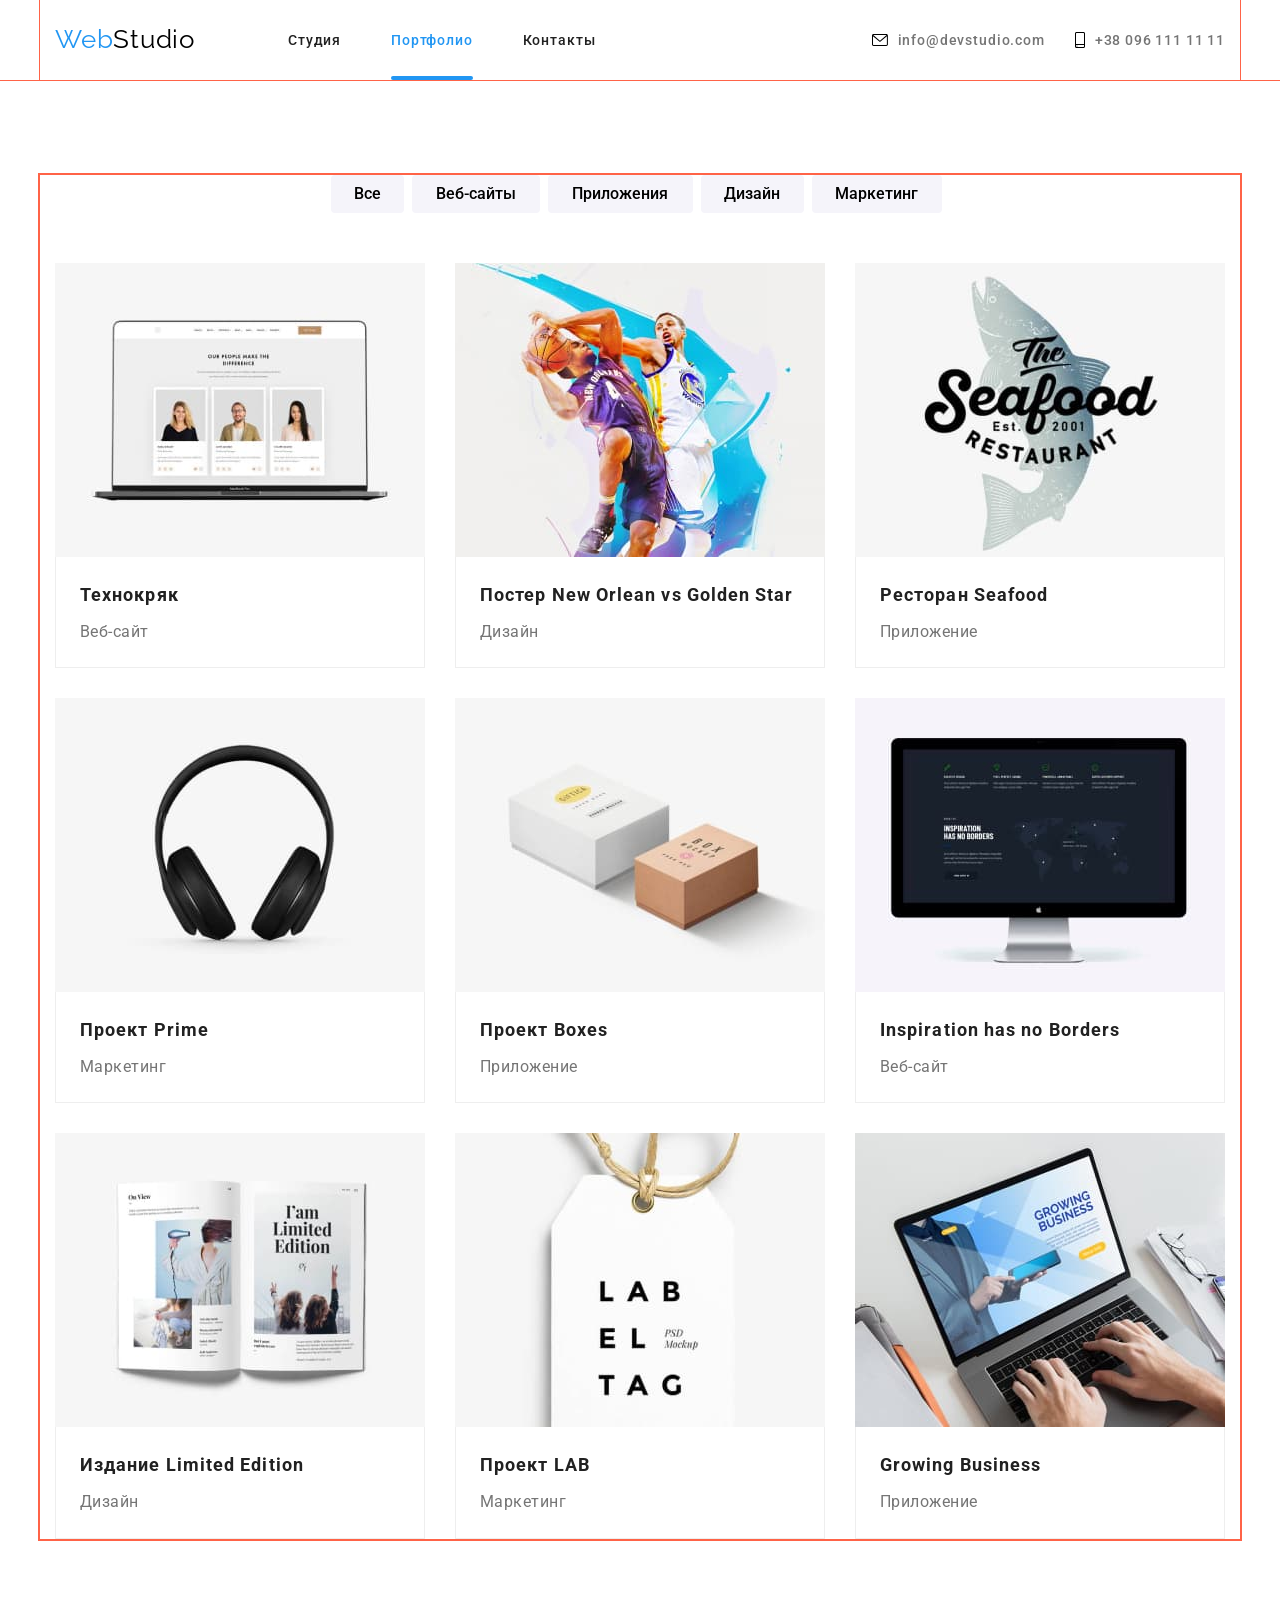
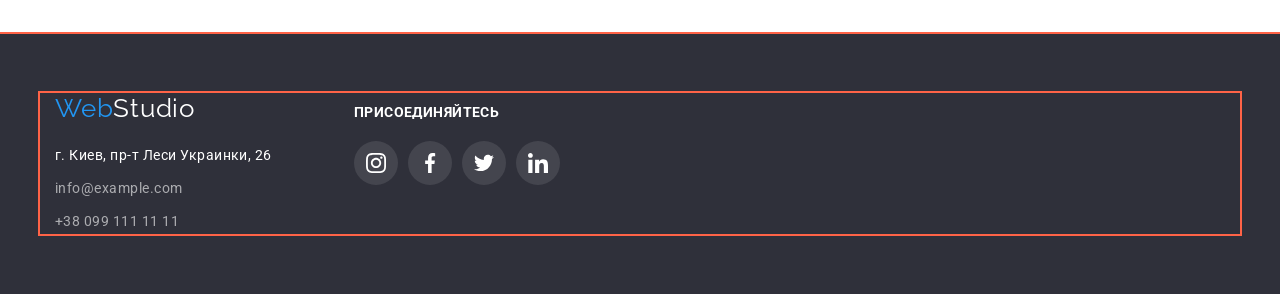
==== portfolio.html @ ceb1b6be "Create HW6" ====
<!DOCTYPE html>
<html lang="ru">
<head>
    <meta charset="UTF-8">
    <meta http-equiv="X-UA-Compatible" content="IE=edge">
    <meta name="viewport" content="width=device-width, initial-scale=1.0">
    <title>Портфолио</title>
    <link rel="stylesheet" href="https://cdnjs.cloudflare.com/ajax/libs/modern-normalize/1.1.0/modern-normalize.min.css" integrity="sha512-wpPYUAdjBVSE4KJnH1VR1HeZfpl1ub8YT/NKx4PuQ5NmX2tKuGu6U/JRp5y+Y8XG2tV+wKQpNHVUX03MfMFn9Q==" crossorigin="anonymous" referrerpolicy="no-referrer" />
    <link rel="preconnect" href="https://fonts.googleapis.com">
    <link rel="preconnect" href="https://fonts.gstatic.com" crossorigin>
    <link href="https://fonts.googleapis.com/css2?family=Raleway:ital,wght@0,700;1,700&family=Roboto:ital,wght@0,400;0,500;0,700;0,900;1,400;1,500;1,700;1,900&display=swap" rel="stylesheet">
    <link rel="stylesheet" href="./css/styles.css">
</head>
<body>
    <!-- шапка сайта -->
    <header class="header header-border">
        <div class="container container-pf">
            <a href="./index.html" class="logo"><span class="logo-blue">Web</span><span class="logo-black">Studio</span></a>
            <nav class="block-nav">
                <ul class="site-nav">
                    <li><a href="./index.html" class="link studiya">Студия</a></li>
                    <li class="link-pf-main"><a href="./portfolio.html" class="link portfolio second portfolio-head">Портфолио</a></li>
                    <li><a href="#" class="link contacts">Контакты</a></li>
                </ul>
            </nav>
            <ul class="mail-tel">
                <li class="link-mail">
                    <a href="mailto:info@devstudio.com" class="link mail"><svg width="16px" height="12px" class="link-evenlope">
                            <use href="./images/svg/sprite.svg#icon-envelope"></use>
                        </svg>info@devstudio.com</a>
                </li>
                <li class="link-tel">
                    <a href="tel:+380961111111" class="link tel"><svg width="10px" height="16px" class="link-smartphone">
                            <use href="./images/svg/sprite.svg#icon-smartphone"></use>
                        </svg>+38 096 111 11 11</a>
                </li>
            </ul>
        </div>
    </header>
    <main>
        <section class="main-portfolio">
            <div class="container">
                <h1 class="visually-hidden">Портфолио</h1>
                <ul class="ul-button">
                    <li class="pf-li-but-all"><button type="button" class="button-portfolio-all button-portfolio">Все</button></li>
                    <li class="pf-li-but-ws"><button type="button" class="button-portfolio-websites button-portfolio">Веб-сайты</button></li>
                    <li class="pf-li-but-apps"><button type="button" class="button-portfolio-apps button-portfolio">Приложения</button></li>
                    <li class="pf-li-but-des"><button type="button" class="button-portfolio-design button-portfolio">Дизайн</button></li>
                    <li class="pf-li-but-mark"><button type="button" class="button-portfolio-marketing button-portfolio">Маркетинг</button></li>
                </ul>
                <div class="portfolio-link-main">
                    <ul class="ul-portfolio">
                        <li class="li-pf-img">
                            <a href="#" target="_blank" class="link-pf">
                                <div class="pf-main-foto">
                                    <img src="./images/portfolio-jpg-sguoosh/img-6.jpg" alt="3 человека на экране" width="370" class="img-pf">
                                    <p class="portf-text-resurse">Ресурс предлагает комплексные предложения с разным уровнем функционала и сервисов. Все это позволит посетителю получить исчерпывающие сведения  о компании или частном лице.</p>
                                </div>
                                <div class="title-fhoto-pf">
                                    <h2 class="title-img">Технокряк</h2>
                                    <p class="p-portfolio">Веб-сайт</p>
                                </div>
                            </a>
                        </li>
                        <li class="li-pf-img">
                            <a href="#" target="_blank" class="link-pf">
                                <div class="pf-main-foto">
                                    <img src="./images/portfolio-jpg-sguoosh/img-7.jpg" alt="Баскетбол" width="370" class="img-pf">
                                    <p class="portf-text-resurse">Ресурс предлагает комплексные предложения с разным уровнем функционала и сервисов. Все это
                                        позволит посетителю получить исчерпывающие сведения  о компании или частном лице.</p>
                                </div>
                                <div class="title-fhoto-pf">
                                    <h2 class="title-img">Постер New Orlean vs Golden Star</h2>
                                    <p class="p-portfolio">Дизайн</p>
                                </div>
                            </a>
                        </li>
                        <li class="li-pf-img">
                            <a href="#" target="_blank" class="link-pf">
                                <div class="pf-main-foto">
                                    <img src="./images/portfolio-jpg-sguoosh/img-8.jpg" alt="Ресторан морской еды" width="370" class="img-pf">
                                    <p class="portf-text-resurse">Ресурс предлагает комплексные предложения с разным уровнем функционала и сервисов. Все это
                                        позволит посетителю получить исчерпывающие сведения  о компании или частном лице.</p>
                                </div>
                                <div class="title-fhoto-pf">
                                    <h2 class="title-img">Ресторан Seafood</h2>
                                    <p class="p-portfolio">Приложение</p>
                                </div>
                            </a>
                        </li>
                        <li class="li-pf-img">
                            <a href="#" target="_blank" class="link-pf">
                                <div class="pf-main-foto">
                                    <img src="./images/portfolio-jpg-sguoosh/img-9.jpg" alt="наушники" width="370" class="img-pf">
                                    <p class="portf-text-resurse">Ресурс предлагает комплексные предложения с разным уровнем функционала и сервисов. Все это
                                        позволит посетителю получить исчерпывающие сведения  о компании или частном лице.</p>
                                </div>
                                <div class="title-fhoto-pf">
                                    <h2 class="title-img">Проект Prime</h2>
                                    <p class="p-portfolio">Маркетинг</p>
                                </div>
                            </a>
                        </li>
                        <li class="li-pf-img">
                            <a href="#" target="_blank" class="link-pf">
                                <div class="pf-main-foto">
                                    <img src="./images/portfolio-jpg-sguoosh/img-10.jpg" alt="2 коробки" width="370" class="img-pf">
                                    <p class="portf-text-resurse">Ресурс предлагает комплексные предложения с разным уровнем функционала и сервисов. Все это
                                        позволит посетителю получить исчерпывающие сведения  о компании или частном лице.</p>
                                </div>
                                <div class="title-fhoto-pf">
                                    <h2 class="title-img">Проект Boxes</h2>
                                    <p class="p-portfolio">Приложение</p>
                                </div>
                            </a>
                        </li>
                        <li class="li-pf-img">
                            <a href="#" target="_blank" class="link-pf">
                                <div class="pf-main-foto">
                                    <img src="./images/portfolio-jpg-sguoosh/img-11.jpg" alt="IMac" width="370" class="img-pf">
                                    <p class="portf-text-resurse">Ресурс предлагает комплексные предложения с разным уровнем функционала и сервисов. Все это
                                        позволит посетителю получить исчерпывающие сведения  о компании или частном лице.</p>
                                </div>
                                <div class="title-fhoto-pf">
                                    <h2 class="title-img">Inspiration has no Borders</h2>
                                    <p class="p-portfolio">Веб-сайт</p>
                                </div>
                            </a>
                        </li>
                        <li class="li-pf-img">
                            <a href="#" target="_blank" class="link-pf">
                                <div class="pf-main-foto">
                                    <img src="./images/portfolio-jpg-sguoosh/img-12.jpg" alt="book" width="370" class="img-pf">
                                    <p class="portf-text-resurse">Ресурс предлагает комплексные предложения с разным уровнем функционала и сервисов. Все это
                                        позволит посетителю получить исчерпывающие сведения  о компании или частном лице.</p>
                                </div>
                                <div class="title-fhoto-pf">
                                    <h2 class="title-img">Издание Limited Edition</h2>
                                    <p class="p-portfolio">Дизайн</p>
                                </div>
                            </a>
                        </li>
                        <li class="li-pf-img">
                            <a href="#" target="_blank" class="link-pf">
                                <div class="pf-main-foto">
                                    <img src="./images/portfolio-jpg-sguoosh/img-13.jpg" alt="этикетка" width="370" class="img-pf">
                                    <p class="portf-text-resurse">Ресурс предлагает комплексные предложения с разным уровнем функционала и сервисов. Все это
                                        позволит посетителю получить исчерпывающие сведения  о компании или частном лице.</p>
                                </div>
                                <div class="title-fhoto-pf">
                                    <h2 class="title-img">Проект LAB</h2>
                                    <p class="p-portfolio">Маркетинг</p>
                                </div>
                            </a>
                        </li>
                        <li class="li-pf-img">
                            <a href="#" target="_blank" class="link-pf">
                                <div class="pf-main-foto">
                                    <img src="./images/portfolio-jpg-sguoosh/img-14.jpg" alt="макбук и 2 руки" width="370" class="img-pf">
                                    <p class="portf-text-resurse">Ресурс предлагает комплексные предложения с разным уровнем функционала и сервисов. Все это
                                        позволит посетителю получить исчерпывающие сведения  о компании или частном лице.</p>
                                </div>
                                <div class="title-fhoto-pf">
                                    <h2 class="title-img">Growing Business</h2>
                                    <p class="p-portfolio">Приложение</p>
                                </div>
                            </a>
                        </li>
                    </ul>
                </div>
            </div>
        </section>
    </main>
    <!-- контакты поддержки -->
    <footer class="footer">
        <div class="container footer-container">
            <div class="footer-logo-adress">
                <a href="./index.html" class="logo"><span class="logo-blue">Web</span><span
                        class="logo-white">Studio</span></a>
                <address>
                    <ul class="address">
                        <li><a href="https://goo.gl/maps/CPtrU1FHBa2aNyZL9" target="_blank" rel="noopener noreferrer"
                                class="location"> г. Киев, пр-т Леси Украинки, 26</a></li>
                        <li class="mail-footer-li"><a href="mailto:info@example.com" class="mail-footer">info@example.com
                            </a></li>
                        <li><a href="tel:+380991111111" class="tel-nom">+38 099 111 11 11</a></li>
                    </ul>
                </address>
            </div>
            <div class="footer-connent-networks">
                <h3 class="conect">Присоединяйтесь</h3>
                <ul class="team-soc-net-footer">
                    <li class="footer-li-link">
                        <a class="soc-link-footer" href="#" rel="noopener noreferrer nofollow">
                            <svg width="20px" height="20px" class="link-insta">
                                <use href="./images/svg/sprite.svg#icon-instagram"></use>
                            </svg>
                        </a>
                    </li>
                    <li class="footer-li-link"><a class="soc-link-footer" href="#" rel="noopener noreferrer nofollow">
                            <svg width="20px" height="20px" class="link-fb">
                                <use href="./images/svg/sprite.svg#icon-facebook"></use>
                            </svg>
                        </a>
                    </li>
                    <li class="footer-li-link"><a class="soc-link-footer" href="#" rel="noopener noreferrer nofollow">
                            <svg width="20px" height="20px" class="link-tw">
                                <use href="./images/svg/sprite.svg#icon-twitter"></use>
                            </svg>
                        </a>
                    </li>
                    <li class="footer-li-link"><a class="soc-link-footer" href="#" rel="noopener noreferrer nofollow">
                            <svg width="20px" height="20px" class="link-in">
                                <use href="./images/svg/sprite.svg#icon-linkedin"></use>
                            </svg>
                        </a>
                    </li>
                </ul>
            </div>
        </div>
    </footer>
</body>
</html>
---- css/styles.css ----
html {
    box-sizing: border-box;
}

*,
*::before,
*::after {
    box-sizing: inherit;
}

body {
    margin: 0;
    
    background-color: var(--font-сolor-white);
    color: var(--font-сolor-black-p);
    font-family: Roboto, sans-serif;
    letter-spacing: var(--letter-spacing-m)

    /* font-family: 'Raleway', sans-serif; */
}

ul, ol {
    list-style: none;
    padding: 0;
    margin: 0;
}

a {
    text-decoration: none;
    color: currentColor;
}

address {
    
}

button {
    font-family: inherit;
    cursor: pointer;
}

h1,
h2,
h3,
h4,
h5,
h6,
p {
    margin: 0;
}

img {
    display: block;
    max-width: 100%;
    height: auto;
}

button {
    cursor: pointer;
}

.visually-hidden {
    position: absolute;
    white-space: nowrap;
    width: 1px;
    height: 1px;
    overflow: hidden;
    border: 0;
    padding: 0;
    clip: rect(0 0 0 0);
    clip-path: inset(50%);
    margin: -1px;
}

:root {
    --background-button-main: #188CE8;
    --background-color-white: #FFFFFF;
    --background-color-black: #2F303A;
    --background-color-grey: #F5F4FA;
    --background-color-blue: #2196F3;
    --font-сolor-blue: #2196F3;
    --font-сolor-black-logo: #000000;
    --font-сolor-white: #FFFFFF;
    --font-сolor-black-p: #757575;
    --font-сolor-black-other: #212121;
    --font-color-border: #ECECEC;
    --font-color-footer-mail-tel: rgba(255, 255, 255, 0.6);
    --letter-spacing-s: 0.02em;
    --letter-spacing-m: 0.03em;
    --letter-spacing-l: 0.06em;
}

.button-main {
    text-align: center;
    margin-top: 30px;
    padding: 10px 32px;
    display: inline-block;
    border: none;
    box-shadow: 0px 4px 4px rgba(0, 0, 0, 0.15);
    border-radius: 4px;

    background: var(--background-color-blue);
    color: var(--font-сolor-white);
    font-weight: 700;
    font-size: 16px;
    line-height: 1.88;
    min-width: 200px;
    letter-spacing: var(--letter-spacing-l);
}

.button-main:hover,
.button-main:focus {
    box-shadow: 0px 4px 4px rgba(0, 0, 0, 0.15);
    border-radius: 4px;
    
    background: var(--background-button-main);
    transition: 250ms cubic-bezier(0.4, 0, 0.2, 1);
}
    

.container {
    margin-left: auto;
    margin-right: auto;

    width: 1200px;
    padding-left: 15px;
    padding-right: 15px;
    outline: 2px solid tomato;
}

/*---------- Header-------------- */

.header > .container {
    outline: 1px solid tomato;

    display: flex;
    align-items: center;
    height: 80px;
}

.header-border {
    border-bottom: 1px solid var(--font-color-border);
}

/* ---------Logo------------ */

.logo {
    font-size: 26px;
    line-height: 1.2;
    padding-top: 24px;
    padding-bottom: 25px;
}

.logo-blue {
    color: var(--font-сolor-blue);
    font-family: Raleway, sans-serif;
    letter-spacing: var(--letter-spacing-m);
}

.logo-black {
    color: var(--font-сolor-black-logo);
    font-family: Raleway, sans-serif;
    letter-spacing: var(--letter-spacing-m);
}

.logo-white {
    color: var(--font-сolor-white);
    font-family: Raleway, sans-serif;
    letter-spacing: var(--letter-spacing-m);
}



.header-relative {
    position: relative;
}

.header-relative::after {
    content: "";
    position: absolute;
    width: 100%;
    height: 4px;

    display: block;

    background: var(--background-color-blue);
    border-radius: 2px;

    margin-top: 28px;
}


.second.portfolio-head {
    position: relative;
}


.second.portfolio-head::after {
    content: "";
    position: absolute;
    width: 100%;
    height: 4px;
        
    display: block;
        
    background: var(--background-color-blue);
    border-radius: 2px;
        
    margin-top: 28px;
}



/*------ Nav ---------*/

.block-nav {
    margin-left: 93px;
}

.site-nav .link {
    color: var(--font-сolor-black-other);
    padding-top: 32px;
    padding-bottom: 32px;
    transition: 250ms cubic-bezier(0.4, 0, 0.2, 1);
}
.site-nav .link:hover, 
.site-nav .link:focus {
    color: var(--font-сolor-blue);
    
}

.link.studiya.first {
    color: var(--font-сolor-blue);
}

.site-nav, .mail-tel {
    padding: 0;
    margin: 0;
    display: flex;
    justify-content: center;
    align-items: center;
}

.studiya, .portfolio, .contacts, .mail, .tel {
    font-weight: 500;
    font-size: 14px;
    line-height: 1.15;
    letter-spacing: var(--letter-spacing-l);
}

.mail-tel .link {
    color: var(--font-сolor-black-p);
}

.link-tel {
    margin-left: 30px;
    padding-bottom: 32px;
    padding-top: 32px;
}

.link-mail {
    padding-bottom: 32px;
    padding-top: 32px;
}

.mail-tel {
    margin-left: auto;
}

.link.mail, .link.tel {
    display: flex;
    align-items: center;
    transition: 250ms cubic-bezier(0.4, 0, 0.2, 1);
}

.link.mail:hover,
.link.mail:focus,
.link.tel:hover,
.link.tel:focus {
color: var(--background-button-main);

}

.link.mail:hover .link-evenlope,
.link.mail:focus .link-evenlope,
.link.tel:hover .link-smartphone,
.link.tel:focus .link-smartphone {
fill: var(--background-button-main);

}

.link-evenlope,
.link-smartphone {
    margin-right: 10px;
    display: block;
    transition: 250ms cubic-bezier(0.4, 0, 0.2, 1);
}








.link-pf-main {
    display: flex;
    align-items: center;
    margin-left: 50px;
    margin-right: 50px;
}

/* ------------MAIN--------------- */

/* Блок Заголовок */

.block-title {
    text-align: center;
    padding-top: 200px;
    padding-bottom: 200px;
    margin-left: auto;
    margin-right: auto;

    background-color: var(--background-color-black);
    background-image: linear-gradient(to right, rgba(47, 48, 58, 0.4), rgba(47, 48, 58, 0.4)), url(../images/main-jpg-squoosh/Img-6-2.jpg);
    max-width: 1600px;
    min-height: 600px;
    background-position: center;
    background-repeat: no-repeat;

    outline: 1px solid tomato;
}

.hero {
    max-width: 696px;
    color: var(--font-сolor-white);
    font-weight: 900;
    font-size: 44px;
    line-height: 1.36;
    letter-spacing: var(--letter-spacing-l);

    margin: 0 auto;

}


/* -------Модалньое окно ----------*/

.backdrop {
    position: fixed;
    top: 0;
    left: 0;
    width: 100%;
    height: 100%;
    background-color: rgb(255, 99, 71, 0.5);
    transition: 250ms cubic-bezier(0.4, 0, 0.2, 1);
}

.backdrop.is-hidden {
    opacity: 0;
    pointer-events: none;
}

.modal {
    position: absolute;
    top: 50%;
    left: 50%;
    transform: translate(-50%, -50%);

    width: 528px;
    height: 581px;

    background-color: var(--background-color-white);
    box-shadow: 0px 1px 3px rgba(0, 0, 0, 0.12), 0px 1px 1px rgba(0, 0, 0, 0.14), 0px 2px 1px rgba(0, 0, 0, 0.2);
    border-radius: 4px;
   

    padding: 8px;
    text-align: end;
}

.button-modal {
    width: 30px;
    height: 30px;
    background: var(--background-color-white);
    border: 1px solid rgba(0, 0, 0, 0.1);
    border-radius: 50%;
}





/* акценты в работе */

.for-business {
    padding-top: 94px;
    padding-bottom: 94px;

    outline: 1px solid tomato;
}

.list-s1 {
    padding-left: 0;
    display: flex;
}

.li-s1 {
    width: 300px;
    margin-right: 30px;
}

.forbusiness-li-div {
    margin-bottom: 30px;
    height: 120px;
    outline: 1px solid tomato;
    border-radius: 4px;
    background-color: var(--background-color-grey);
    display: flex;
    justify-content: center;
    align-items: center;
}

.li-s1:last-child {
    margin-right: 0;
}

.title-h2,
.list-s1 {
    margin-top: 0;
    margin-bottom: 0;
}

.title-s1 {
    margin-bottom: 10px;
    margin-top: 0;

    color: var(--font-сolor-black-other);
    text-transform: uppercase;
    font-weight: 700;
    font-size: 14px;
    line-height: 1.14;
}

.p-s1 {
    margin-bottom: 0;
    margin-top: 0;

    font-weight: 400;
    font-size: 14px;
    line-height: 1.7;
    letter-spacing: 0.03em;
}




/* виды работ */

.section2 {
    outline: 1px solid tomato;

    padding-bottom: 94px;
}

.title-s2 {
    margin-top: 0;
    margin-bottom: 50px;
    text-align: center;

    color: var(--font-сolor-black-other);
    font-weight: 700;
    font-size: 36px;
    line-height: 1.17;
}

.list-s2 {
    margin-top: 0;
    margin-bottom: 0;
    padding-left: 0;
    display: flex;
}

.li-work-2 {
    margin-right: 30px;
    margin-left: 30px;
}

.li-work {
    position: relative;
}

.desktop-div {
    position: absolute;
    bottom: 0;

    width: 370px;
    height: 70px;

    font-weight: 700;
    font-size: 14px;
    line-height: 1.14;
    text-align: center;
    text-transform: uppercase;
    background: rgba(47, 48, 58, 0.8);
    color: var(--font-сolor-white);

    padding: 27px 0 27px;
}




/* состав команды */
.team {
    background-color: var(--background-color-grey);
    padding-top: 94px;
    padding-bottom: 94px;

    outline: 1px solid tomato;
}

.team-bg {
    box-shadow: 0px 1px 3px rgba(0, 0, 0, 0.12), 0px 1px 1px rgba(0, 0, 0, 0.14), 0px 2px 1px rgba(0, 0, 0, 0.2);
    border-radius: 0px 0px 4px 4px;

    background-color: var(--background-color-white);
    margin-right: 30px;
    padding-bottom: 30px;
}

.team-bg:last-child {
    margin-right: 0;
}

.team-description {
    padding-top: 30px;
    padding-bottom: 16px;
}

.title-s3 {
    text-align: center;
    margin-top: 0;
    margin-bottom: 0;
    margin-bottom: 50px;

    color: var(--font-сolor-black-other);
    font-weight: 700;
    font-size: 36px;
    line-height: 1.17;
}

.list-s3 {
    margin-top: 0;
    margin-bottom: 0;
    padding-left: 0;
    display: flex;
}

.name-s3 {
    margin-top: 0;
    margin-bottom: 10px;
    text-align: center;

    color: var(--font-сolor-black-other);
    font-weight: 500;
    font-size: 16px;
    line-height: 1.19;
}

.job-s3 {
    margin-top: 0px;
    margin-bottom: 0px;
    text-align: center;

    font-weight: 400;
    font-size: 16px;
    line-height: 1.19;
}


/* Команда социальные сети */

.team-soc-net {
    display: flex;
    text-align: center;
    justify-content: space-between;
    padding-left: 32px;
    padding-right: 32px;
}

.soc-link {
    display: flex;
    width: 44px;
    height: 44px;
    align-items: center;
    justify-content: center;
    border-radius: 50%;
    fill: #AFB1B8;
    transition: 250ms cubic-bezier(0.4, 0, 0.2, 1);
}

.soc-link:hover,
.soc-link:focus {
background-color: var(--background-color-blue);
fill: var(--font-сolor-white);

}

/* --------Постоянные клиенты---------- */

.clients {
    padding-top: 94px;
    padding-bottom: 94px;
}

.main-clients {
    margin-bottom: 50px;
    display: block;

    font-weight: 700;
    font-size: 36px;
    line-height: 1.17;
    text-align: center;
    letter-spacing: 0.03em;
    color: var(--font-сolor-black-other);
}

.main-clients-li {
    
}

.main-clients-list {
    margin-top: 0;
    margin-bottom: 0;
    display: flex;
    justify-content: space-between;
}


.main-clients-link:hover .name-company,
.main-clients-link:focus .name-company {
    fill: var(--font-сolor-blue);
    transition: 2500ms cubic-bezier(0.4, 0, 0.2, 1);
}
    

.main-clients-link {
    color: #AFB1B8;
    display: flex;
    align-items: center;
    justify-content: center;
    width: 170px;
    height: 92px;
    border: 1px solid #AFB1B8;
    border-radius: 4px;
}

.main-clients-link:hover,
.main-clients-link:focus {
    border: 1px solid #2196F3;
    
}



.name-company {
    width: 106px;
    height: 60px;
    fill: #AFB1B8;
}




/* контакты поддержки */

.footer {
    background-color: var(--background-color-black);

    outline: 1px solid tomato;
    padding-top: 60px;
    padding-bottom: 60px;
}

.container.footer {
    display: flex;
}

.footer-logo-adress {
    margin-right: 70px;
}

.location {
    color: var(--font-сolor-white);
    font-weight: 400;
    font-size: 14px;
    line-height: 1.71;
    font-style: normal;
}

.mail-footer-li {
    margin-top: 9px;
    margin-bottom: 9px;
}

.mail-footer,
.tel-nom {
    color: var(--font-color-footer-mail-tel);
    font-weight: 400;
    font-size: 14px;
    line-height: 1.71;
    font-style: normal;
    transition: 250ms cubic-bezier(0.4, 0, 0.2, 1);
}

.mail-footer:hover,
.mail-footer:focus {
    color: var(--font-сolor-blue);
    
}

.tel-nom:hover,
.tel-nom:focus {
    color: var(--font-сolor-blue);
}



.footer-container {
    display: flex;
}

.address {
    margin-top: 0;
    margin-bottom: 0;
    padding-left: 0;
    margin-top: 20px;
}

.footer-connent-networks {
    padding: 12px;
}

.conect {
    margin-top: 0;
    margin-bottom: 20px;

    font-size: 14px;
    line-height: 1.14;
    letter-spacing: 0.03em;
    text-transform: uppercase;
    
    color: var(--font-сolor-white)
}

.team-soc-net-footer {
    display: flex;
}

.soc-link-footer {
    display: flex;
    width: 44px;
    height: 44px;
    align-items: center;
    justify-content: center;
    border-radius: 50%;
    fill: var(--font-сolor-white);
    background-color:  rgba(255, 255, 255, 0.1);
    margin-right: 10px;
    transition: 250ms cubic-bezier(0.4, 0, 0.2, 1);
}

.footer-li-link.soc-link-footer {
    margin-right: 0;
}


.soc-link-footer:hover,
.soc-link-footer:focus {
    background-color: var(--background-color-blue);
    
}



/* ------------Portfolio.html ---------------*/

.main-portfolio {
    outline: 1px solid tomato;

    padding-top: 94px;
    padding-bottom: 94px;
}

.img-pf {
    display: block;
}

.title-fhoto-pf {
    border: 1px solid #EEEEEE;
    border-top: none;
    padding: 20px 24px;
}

.link.portfolio.second {
    color: var(--font-сolor-blue);
}

.button-portfolio-all:hover,
.button-portfolio-websites:hover,
.button-portfolio-apps:hover,
.button-portfolio-design:hover,
.button-portfolio-marketing:hover {
    box-shadow: 0px 3px 1px rgba(0, 0, 0, 0.1), 0px 1px 2px rgba(0, 0, 0, 0.08), 0px 2px 2px rgba(0, 0, 0, 0.12);
    color: var(--font-сolor-white);
    background-color: var(--background-color-blue);
    
}

.button-portfolio-all:focus,
.button-portfolio-websites:focus,
.button-portfolio-apps:focus,
.button-portfolio-design:focus,
.button-portfolio-marketing:focus {
    box-shadow: 0px 3px 1px rgba(0, 0, 0, 0.1), 0px 1px 2px rgba(0, 0, 0, 0.08), 0px 2px 2px rgba(0, 0, 0, 0.12);
    color: var(--font-сolor-white);
    background-color: var(--background-color-blue);
    transition: 250ms cubic-bezier(0.4, 0, 0.2, 1);
}

.button-portfolio {
    border: none;
    border-radius: 4px;
    text-align: center;
    padding: 6px 22px;
    display: inline-block;

    background-color: var(--background-color-grey);
    font-weight: 500;
    font-size: 16px;
    line-height: 1.6;
}

.button-portfolio-all {
    min-width: 73px;
    transition: 250ms cubic-bezier(0.4, 0, 0.2, 1);
}

.button-portfolio-websites {
    min-width: 128px;
    transition: 250ms cubic-bezier(0.4, 0, 0.2, 1);
}

.button-portfolio-apps {
    min-width: 145px;
    transition: 250ms cubic-bezier(0.4, 0, 0.2, 1);
}

.button-portfolio-design {
    min-width: 103px;
    transition: 250ms cubic-bezier(0.4, 0, 0.2, 1);
}

.button-portfolio-marketing {
    min-width: 130px;
    transition: 250ms cubic-bezier(0.4, 0, 0.2, 1);
}

.ul-button {
    margin-bottom: 50px;
    margin-top: 0;
    padding-left: 0;
    display: flex;
    justify-content: center;
}

.pf-li-but-all,
.pf-li-but-ws,
.pf-li-but-apps,
.pf-li-but-des,
.pf-li-but-mark {
    margin-right: 8px;
}

.ul-portfolio {
    margin-top: 0;
    margin-bottom: 0;
    padding-left: 0;
    display: flex;
    flex-wrap: wrap;
}


.li-pf-img {
    margin-right: 30px;
    margin-bottom: 30px;
}






.pf-main-foto {
    position: relative;
    overflow: hidden;
}

.portf-text-resurse {
    position: absolute;
    top: 0;
    left: 0;

    font-size: 18px;
    line-height: 1.56;
    letter-spacing: var(--letter-spacing-m);
    color: var(--font-сolor-white);

    min-height: 294px;
    padding: 63px 24px;
    background-color: rgba(33, 150, 243, 0.9);
    
    transform: translateY(100%);
    transition: 250ms cubic-bezier(0.4, 0, 0.2, 1);
}

.pf-main-foto:hover .portf-text-resurse {
    transform: translateY(0%);
}

.link-pf:focus .portf-text-resurse {
    transform: translateY(0%);
}





.li-pf-img:hover,
.li-pf-img:focus {
    background: #FFFFFF;
    box-shadow: 0px 1px 1px rgba(0, 0, 0, 0.12), 0px 4px 4px rgba(0, 0, 0, 0.06), 1px 4px 6px rgba(0, 0, 0, 0.16);
}

.li-pf-img:nth-child(3n) {
    margin-right: 0px;
}

.li-pf-img:nth-last-child(-n+3) {
    margin-bottom: 0px;
}

.title-img {
    margin-top: 0;
    margin-bottom: 0;

    color: var(--font-сolor-black-other);
    font-weight: 700;
    font-size: 18px;
    line-height: 2;
    letter-spacing: var(--letter-spacing-l);
}

.p-portfolio {
    color: var(--font-сolor-black-p);
    font-weight: 400;
    font-size: 16px;
    line-height: 1.9;
    margin-top: 4px;
    margin-bottom: 0;
}





/* .li-s1-1::before {
    margin-bottom: 56px;

    display: block;
    content: "";
    height: 120px;
    outline: 1px solid tomato;
    background-image: url(../images/svg/center/antenna.svg);
    background-repeat: no-repeat;
    background-position: center;
    background-color: var(--background-color-grey);
} */



/* .header-relative {
    max-width: 49px;
    max-height: 48px;
}

.link.studiya.first {
}

.studiya-hover {
    background: var(--background-color-blue);
    border-radius: 2px;
} */
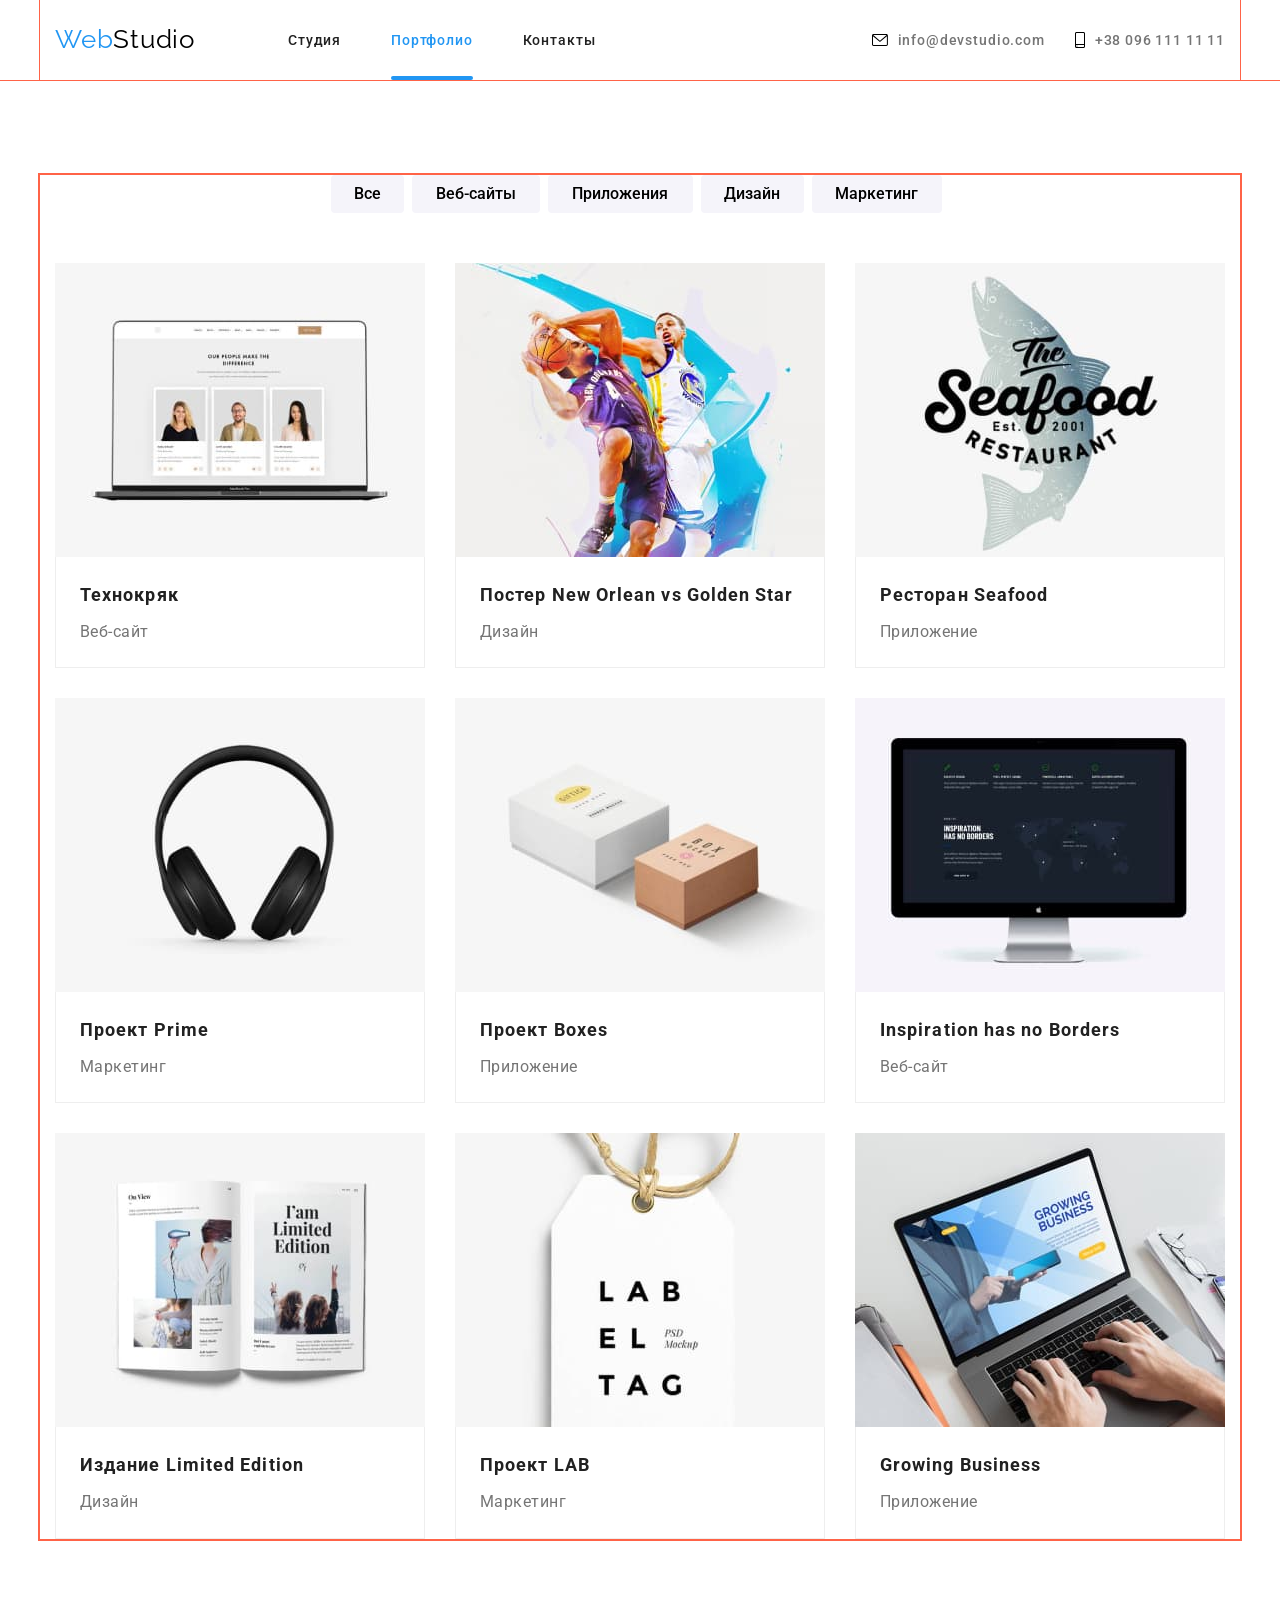
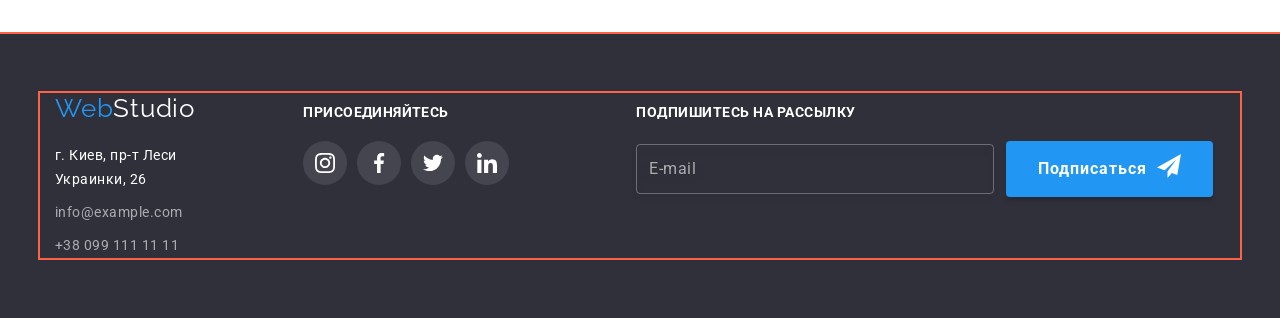
==== commit 970ffd50: "Залил фориу модального окна" ====
--- a/portfolio.html
+++ b/portfolio.html
@@ -226,6 +226,17 @@
                     </li>
                 </ul>
             </div>
+            <div class="subscription">
+                <h3 class="subscription-header">Подпишитесь на рассылку</h3>
+                <div class="subscription-email-button">
+                    <div class="subscription-email">E-mail</div>
+                    <buttot class="subscription-button button-main">Подписаться
+                        <svg width="24px" height="24px" class="icon-send">
+                            <use href="./images/svg/sprite.svg#icon-icon-send"></use>
+                        </svg>
+                    </buttot>
+                </div>
+            </div>
         </div>
     </footer>
 </body>
--- a/css/styles.css
+++ b/css/styles.css
@@ -108,6 +108,8 @@
     letter-spacing: var(--letter-spacing-l);
 }
 
+
+
 .button-main:hover,
 .button-main:focus {
     box-shadow: 0px 4px 4px rgba(0, 0, 0, 0.15);
@@ -373,9 +375,8 @@
     background-color: var(--background-color-white);
     box-shadow: 0px 1px 3px rgba(0, 0, 0, 0.12), 0px 1px 1px rgba(0, 0, 0, 0.14), 0px 2px 1px rgba(0, 0, 0, 0.2);
     border-radius: 4px;
-   
-
-    padding: 8px;
+
+    padding: 40px;
     text-align: end;
 }
 
@@ -387,6 +388,90 @@
     border-radius: 50%;
 }
 
+.modal-data-person {
+    font-weight: 700;
+    font-size: 20px;
+    line-height: 1.15;
+    
+    color: var(--font-сolor-black-other);
+    text-align: center;
+}
+
+.modal-text {
+    font-size: 12px;
+    line-height: 1.17;
+    letter-spacing: 0.01em;
+    
+    color: var(--font-сolor-black-p);
+
+    text-align: start;
+
+    margin-bottom: 4px;
+}
+
+.about-user {
+    width: 448px;
+    height: 40px;
+    
+    border: 1px solid rgba(33, 33, 33, 0.2);
+    border-radius: 4px;
+    margin-bottom: 10px;
+    display: flex;
+    align-items: center;
+    padding-left: 12px;
+}
+
+.comment {
+    width: 448px;
+    height: 120px;
+    
+    border: 1px solid rgba(33, 33, 33, 0.2);
+    border-radius: 4px;
+
+    padding: 12px 16px;
+    margin-bottom: 20px;
+}
+
+.comment-text {
+    font-weight: 400;
+    font-size: 12px;
+    line-height: 1.17;
+    letter-spacing: 0.01em;
+    
+    color: rgba(117, 117, 117, 0.5);
+
+    text-align: start;
+}
+
+.agreement {
+    display: flex;
+}
+
+.black-square {
+    margin-right: 8px;
+    align-items: center;
+}
+
+.about-contract {
+font-weight: 400;
+font-size: 14px;
+line-height: 1.71;
+
+color: var(--font-сolor-black-p);
+
+text-align: center;
+
+margin-bottom: 30px;
+}
+
+.terms {
+    font-size: 14px;
+    line-height: 1.71;
+    text-decoration-line: underline;
+    
+    color: var(--font-сolor-blue);
+}
+
 
 
 
@@ -452,7 +537,9 @@
     letter-spacing: 0.03em;
 }
 
-
+.button-modal-bottom {
+    margin: 0 auto;
+}
 
 
 /* виды работ */
@@ -641,7 +728,7 @@
 .main-clients-link:hover .name-company,
 .main-clients-link:focus .name-company {
     fill: var(--font-сolor-blue);
-    transition: 2500ms cubic-bezier(0.4, 0, 0.2, 1);
+    transition: 250ms cubic-bezier(0.4, 0, 0.2, 1);
 }
     
 
@@ -740,6 +827,7 @@
 
 .footer-connent-networks {
     padding: 12px;
+    margin-right: 93px;
 }
 
 .conect {
@@ -781,6 +869,60 @@
     background-color: var(--background-color-blue);
     
 }
+
+
+.subscription {
+    padding: 12px;
+}
+
+.subscription-header {
+    font-weight: 700;
+    font-size: 14px;
+    line-height: 1.14;
+    text-transform: uppercase;
+    
+    color: var(--font-сolor-white);
+
+    margin-bottom: 20px;
+}
+
+.subscription-email-button {
+    display: flex;
+    align-items: center;
+}
+
+.subscription-email {
+    font-weight: 400;
+    font-size: 16px;
+    line-height: 1.25;
+
+    display: flex;
+    align-items: center;
+    
+    color: rgba(255, 255, 255, 0.6);
+
+    width: 358px;
+    height: 50px;
+    
+    border: 1px solid rgba(255, 255, 255, 0.3);
+    filter: drop-shadow(0px 4px 4px rgba(0, 0, 0, 0.15));
+    border-radius: 4px;
+    padding-left: 12px;
+    margin-right: 12px;
+}
+
+.subscription-button {
+    margin: 0 auto;
+    display: flex;
+    padding: 13px 32px;
+}
+
+.icon-send {
+    margin-left: 10px;
+}
+
+
+
 
 
 
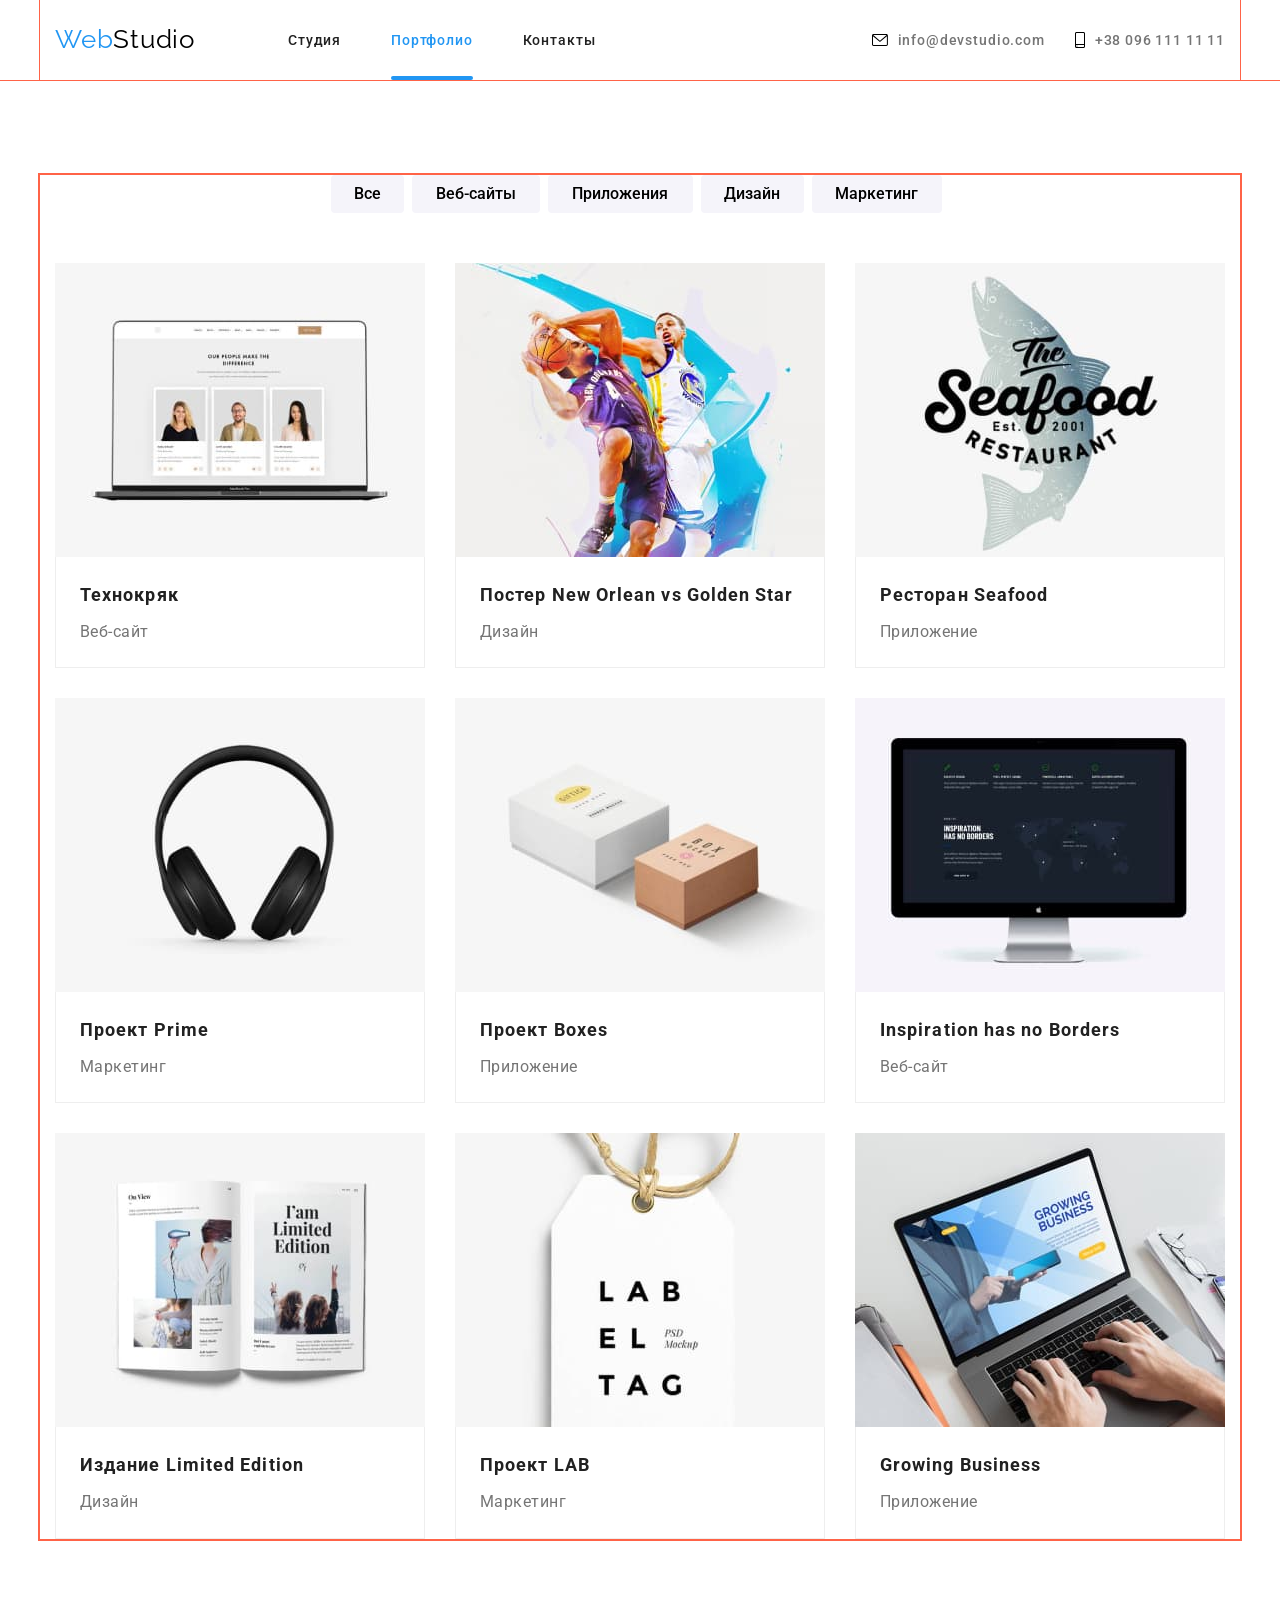
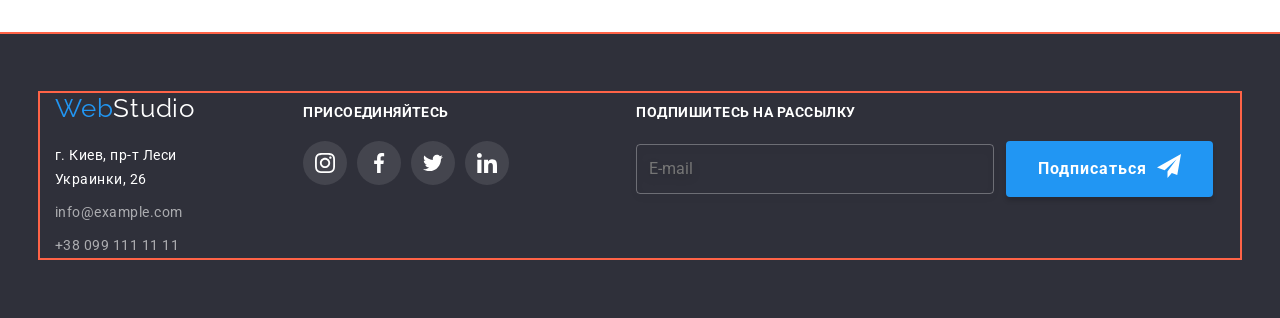
==== commit d6abc9ee: "Finish HW6" ====
--- a/portfolio.html
+++ b/portfolio.html
@@ -226,17 +226,17 @@
                     </li>
                 </ul>
             </div>
-            <div class="subscription">
+            <form class="subscription">
                 <h3 class="subscription-header">Подпишитесь на рассылку</h3>
                 <div class="subscription-email-button">
-                    <div class="subscription-email">E-mail</div>
-                    <buttot class="subscription-button button-main">Подписаться
+                    <input class="subscription-email" type="text" placeholder="E-mail">
+                    <button type="submit" class="subscription-button button-main">Подписаться
                         <svg width="24px" height="24px" class="icon-send">
                             <use href="./images/svg/sprite.svg#icon-icon-send"></use>
                         </svg>
-                    </buttot>
+                    </button>
                 </div>
-            </div>
+            </form>
         </div>
     </footer>
 </body>
--- a/css/styles.css
+++ b/css/styles.css
@@ -346,6 +346,13 @@
 }
 
 
+
+
+
+
+
+
+
 /* -------Модалньое окно ----------*/
 
 .backdrop {
@@ -356,6 +363,8 @@
     height: 100%;
     background-color: rgb(255, 99, 71, 0.5);
     transition: 250ms cubic-bezier(0.4, 0, 0.2, 1);
+
+    z-index: 1;
 }
 
 .backdrop.is-hidden {
@@ -386,6 +395,13 @@
     background: var(--background-color-white);
     border: 1px solid rgba(0, 0, 0, 0.1);
     border-radius: 50%;
+    position: absolute;
+    top: 8px;
+    right: 8px;
+}
+
+.button-modal:hover {
+    fill: var(--font-сolor-blue);
 }
 
 .modal-data-person {
@@ -395,84 +411,122 @@
     
     color: var(--font-сolor-black-other);
     text-align: center;
+    margin-bottom: 12px;
+}
+
+.window {
+    display: flex;
+    flex-direction: column;
+}
+
+.field {
+    display: flex;
+    flex-direction: column;
+    margin-bottom: 10px;
 }
 
 .modal-text {
-    font-size: 12px;
-    line-height: 1.17;
-    letter-spacing: 0.01em;
-    
-    color: var(--font-сolor-black-p);
-
-    text-align: start;
-
-    margin-bottom: 4px;
-}
-
-.about-user {
-    width: 448px;
-    height: 40px;
-    
-    border: 1px solid rgba(33, 33, 33, 0.2);
-    border-radius: 4px;
-    margin-bottom: 10px;
-    display: flex;
-    align-items: center;
-    padding-left: 12px;
-}
-
-.comment {
-    width: 448px;
-    height: 120px;
-    
-    border: 1px solid rgba(33, 33, 33, 0.2);
-    border-radius: 4px;
-
-    padding: 12px 16px;
-    margin-bottom: 20px;
-}
-
-.comment-text {
     font-weight: 400;
     font-size: 12px;
     line-height: 1.17;
     letter-spacing: 0.01em;
     
+    color: var(--font-сolor-black-p);
+
+    margin-bottom: 4px;
+    text-align: start;
+}
+
+.field-div {
+    position: relative;
+}
+
+.field-div:hover .modal-icon {
+    fill: var(--font-сolor-blue);
+}
+
+.modal-block {
+    padding: 11px 30px;
+    width: 100%;
+    height: 40px;
+    
+    border: 1px solid rgba(33, 33, 33, 0.2);
+    border-radius: 4px;
+    
+}
+
+.modal-block:hover {
+    border: 1px solid var(--font-сolor-blue);
+    border-radius: 4px;
+}
+
+.modal-block-comments {
+    height: 120px;
+    padding: 12px;
+    margin-bottom: 12px;
+
+    font-weight: 400;
+    font-size: 12px;
+    line-height: 1.17;
+    letter-spacing: 0.01em;
+    
     color: rgba(117, 117, 117, 0.5);
-
-    text-align: start;
-}
-
-.agreement {
-    display: flex;
-}
-
-.black-square {
-    margin-right: 8px;
-    align-items: center;
-}
-
-.about-contract {
-font-weight: 400;
-font-size: 14px;
-line-height: 1.71;
-
-color: var(--font-сolor-black-p);
-
-text-align: center;
-
-margin-bottom: 30px;
-}
-
-.terms {
+    resize: none;
+}
+
+.modal-block-comments::placeholder {
+    font-weight: 400;
+    font-size: 14px;
+    line-height: 1.17;
+    letter-spacing: 0.01em;
+    
+    color: rgba(117, 117, 117, 0.5);
+}
+
+.modal-icon {
+    position: absolute;
+    left: 12px;
+    top: 11px;
+}
+
+.treaty {
+    text-decoration-line: underline;
+    
+    color: var(--font-сolor-blue);
+}
+
+
+
+.input-check:checked + .check-text .checkbox-span {
+    background-color: var(--background-color-blue);
+    border: transparent;
+}
+
+.check-text {
+    font-weight: 400;
     font-size: 14px;
     line-height: 1.71;
-    text-decoration-line: underline;
-    
-    color: var(--font-сolor-blue);
-}
-
-
+    letter-spacing: 0.03em;
+    
+    color: #757575;
+}
+
+.checkbox-span {
+    display: inline-block;
+    width: 16px;
+    height: 15px;
+    border-radius: 4px;
+    border: 2px var(--font-сolor-black-other) solid;
+}
+
+
+
+.button-down {
+    width: 200px;
+    height: 50px;
+    margin-left: auto;
+    margin-right: auto;
+}
 
 
 
@@ -900,6 +954,7 @@
     align-items: center;
     
     color: rgba(255, 255, 255, 0.6);
+    background-color: transparent;
 
     width: 358px;
     height: 50px;
@@ -909,6 +964,7 @@
     border-radius: 4px;
     padding-left: 12px;
     margin-right: 12px;
+
 }
 
 .subscription-button {
@@ -1115,32 +1171,3 @@
 
 
 
-
-
-/* .li-s1-1::before {
-    margin-bottom: 56px;
-
-    display: block;
-    content: "";
-    height: 120px;
-    outline: 1px solid tomato;
-    background-image: url(../images/svg/center/antenna.svg);
-    background-repeat: no-repeat;
-    background-position: center;
-    background-color: var(--background-color-grey);
-} */
-
-
-
-/* .header-relative {
-    max-width: 49px;
-    max-height: 48px;
-}
-
-.link.studiya.first {
-}
-
-.studiya-hover {
-    background: var(--background-color-blue);
-    border-radius: 2px;
-} */
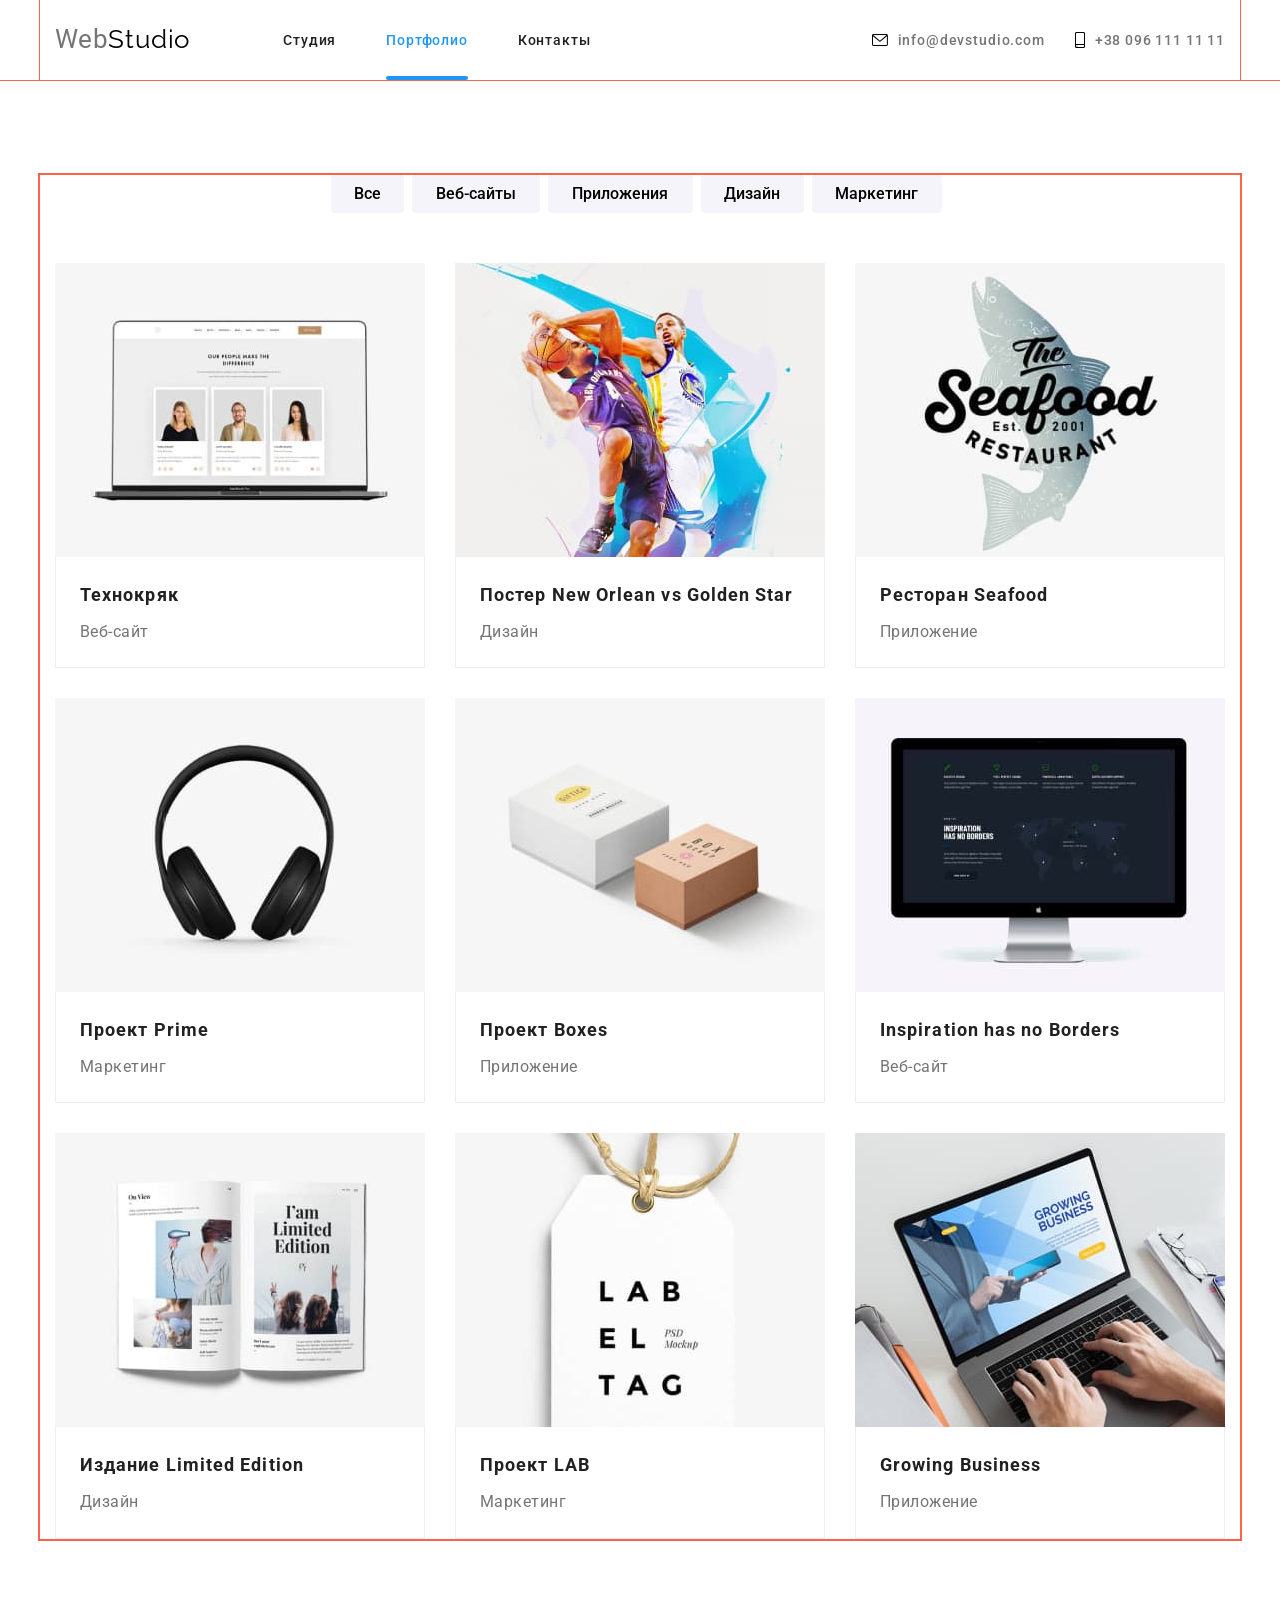
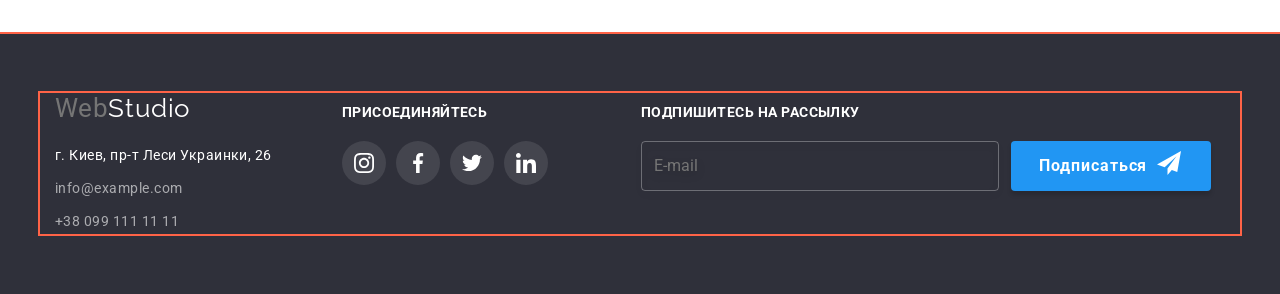
==== commit a6be6a90: "Добавил scss" ====
--- a/portfolio.html
+++ b/portfolio.html
@@ -10,6 +10,7 @@
     <link rel="preconnect" href="https://fonts.gstatic.com" crossorigin>
     <link href="https://fonts.googleapis.com/css2?family=Raleway:ital,wght@0,700;1,700&family=Roboto:ital,wght@0,400;0,500;0,700;0,900;1,400;1,500;1,700;1,900&display=swap" rel="stylesheet">
     <link rel="stylesheet" href="./css/styles.css">
+    <link rel="stylesheet" href="./css/main.min.css">
 </head>
 <body>
     <!-- шапка сайта -->
--- a/css/styles.css
+++ b/css/styles.css
@@ -30,9 +30,6 @@
     color: currentColor;
 }
 
-address {
-    
-}
 
 button {
     font-family: inherit;
@@ -153,7 +150,7 @@
     padding-bottom: 25px;
 }
 
-.logo-blue {
+.logo--blue {
     color: var(--font-сolor-blue);
     font-family: Raleway, sans-serif;
     letter-spacing: var(--letter-spacing-m);
@@ -361,7 +358,7 @@
     left: 0;
     width: 100%;
     height: 100%;
-    background-color: rgb(255, 99, 71, 0.5);
+    background-color: rgba(142, 142, 142, 0.5);
     transition: 250ms cubic-bezier(0.4, 0, 0.2, 1);
 
     z-index: 1;
@@ -441,8 +438,17 @@
     position: relative;
 }
 
-.field-div:hover .modal-icon {
+.field-div:hover .modal-icon,
+.field-div:focus .modal-icon {
     fill: var(--font-сolor-blue);
+    color: var(--font-сolor-blue);
+}
+
+.modal-icon {
+    position: absolute;
+    left: 12px;
+    top: 50%;
+    transform: translateY(-50%);
 }
 
 .modal-block {
@@ -455,6 +461,11 @@
     
 }
 
+.modal-check {
+    display: flex;
+    align-items: center;
+}
+
 .modal-block:hover {
     border: 1px solid var(--font-сolor-blue);
     border-radius: 4px;
@@ -463,7 +474,7 @@
 .modal-block-comments {
     height: 120px;
     padding: 12px;
-    margin-bottom: 12px;
+    margin-bottom: 20px;
 
     font-weight: 400;
     font-size: 12px;
@@ -483,12 +494,6 @@
     color: rgba(117, 117, 117, 0.5);
 }
 
-.modal-icon {
-    position: absolute;
-    left: 12px;
-    top: 11px;
-}
-
 .treaty {
     text-decoration-line: underline;
     
@@ -497,8 +502,13 @@
 
 
 
+
+
 .input-check:checked + .check-text .checkbox-span {
     background-color: var(--background-color-blue);
+    background-image: url(../images/svg/Vector-2.svg);
+    background-position: center;
+    background-repeat: no-repeat;
     border: transparent;
 }
 
@@ -517,7 +527,14 @@
     height: 15px;
     border-radius: 4px;
     border: 2px var(--font-сolor-black-other) solid;
-}
+    margin-right: 7px;
+}
+
+
+
+
+
+
 
 
 
@@ -880,7 +897,7 @@
 }
 
 .footer-connent-networks {
-    padding: 12px;
+    padding-top: 12px;
     margin-right: 93px;
 }
 
@@ -898,6 +915,7 @@
 
 .team-soc-net-footer {
     display: flex;
+    gap: 10px;
 }
 
 .soc-link-footer {
@@ -909,14 +927,8 @@
     border-radius: 50%;
     fill: var(--font-сolor-white);
     background-color:  rgba(255, 255, 255, 0.1);
-    margin-right: 10px;
-    transition: 250ms cubic-bezier(0.4, 0, 0.2, 1);
-}
-
-.footer-li-link.soc-link-footer {
-    margin-right: 0;
-}
-
+    transition: 250ms cubic-bezier(0.4, 0, 0.2, 1);
+}
 
 .soc-link-footer:hover,
 .soc-link-footer:focus {
@@ -926,7 +938,7 @@
 
 
 .subscription {
-    padding: 12px;
+    padding-top: 12px;
 }
 
 .subscription-header {
@@ -970,7 +982,9 @@
 .subscription-button {
     margin: 0 auto;
     display: flex;
-    padding: 13px 32px;
+    padding: 10px 28px;
+    width: 200px;
+    height: 50px;
 }
 
 .icon-send {
--- a/css/main.min.css
+++ b/css/main.min.css
@@ -0,0 +1 @@
+/*# sourceMappingURL=main.min.css.map */
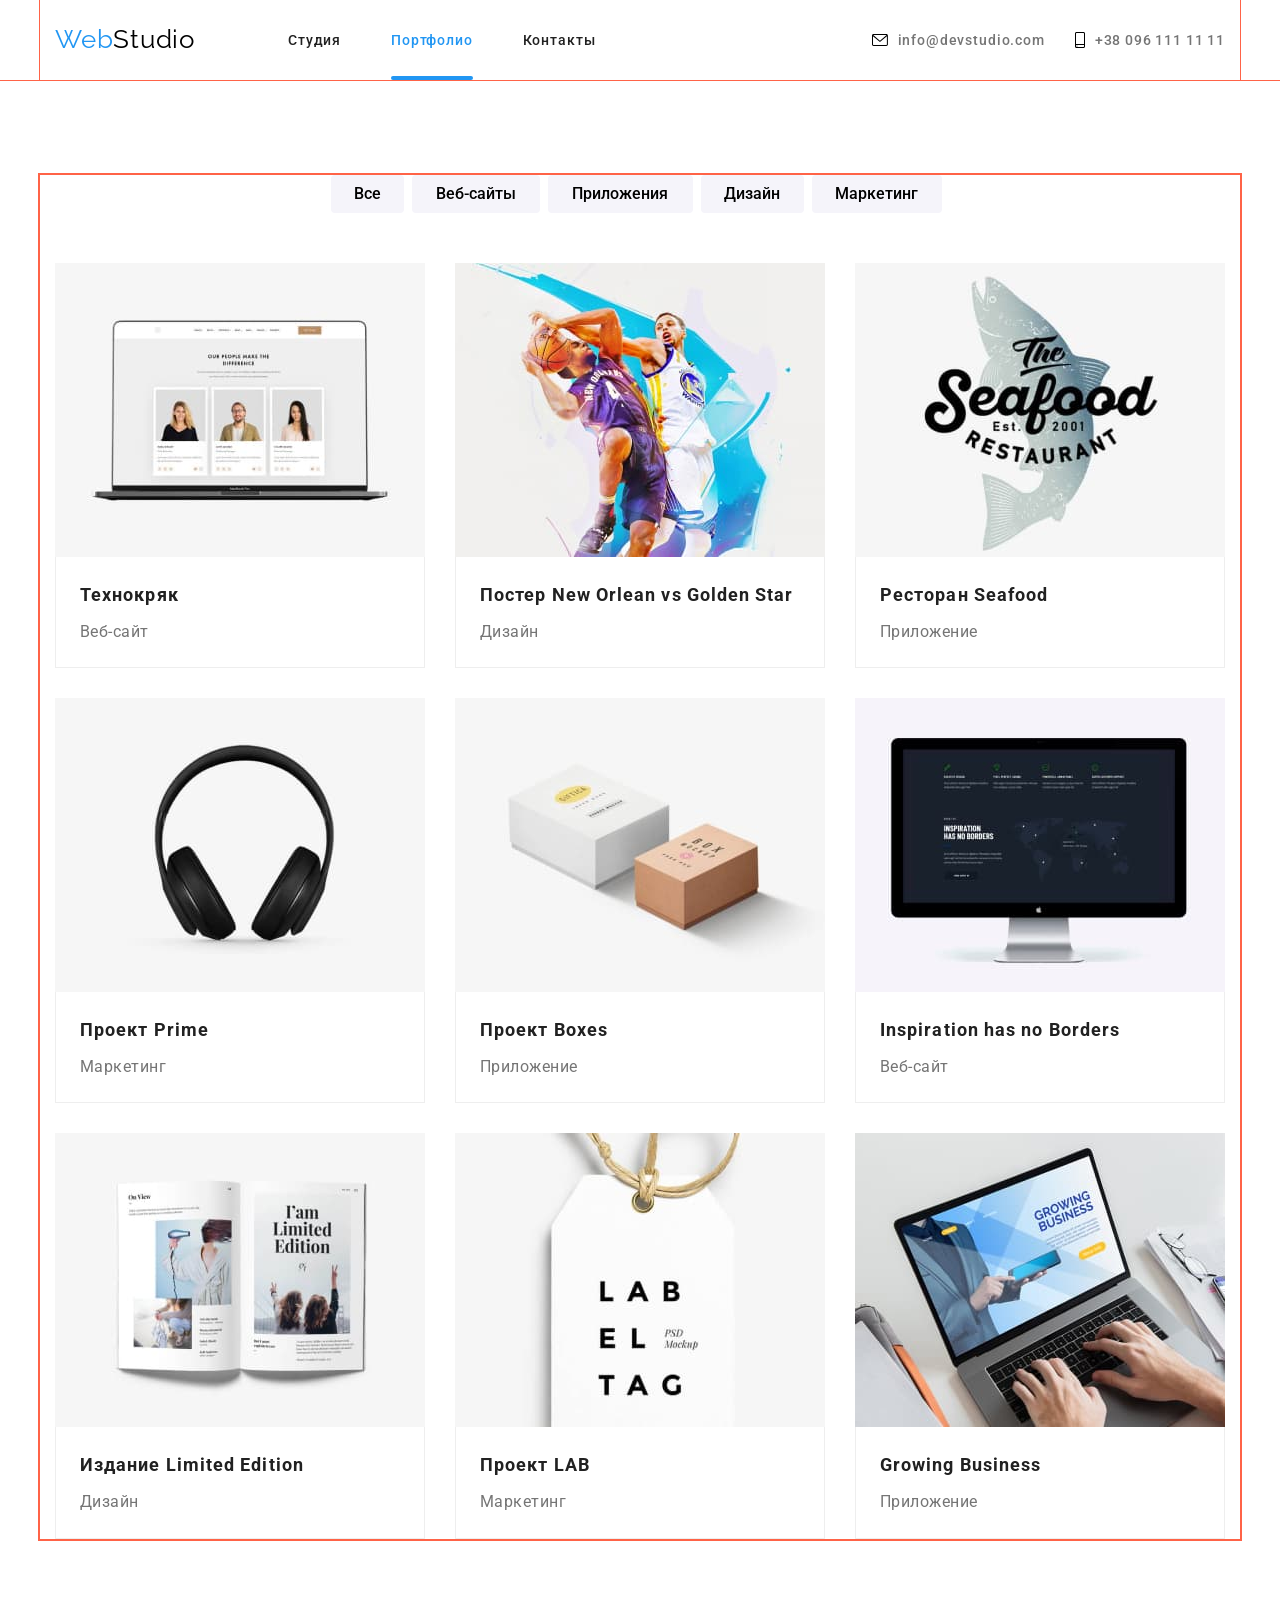
==== commit 00bc07be: "HW 6 доработанная" ====
--- a/portfolio.html
+++ b/portfolio.html
@@ -14,13 +14,13 @@
 </head>
 <body>
     <!-- шапка сайта -->
-    <header class="header header-border">
-        <div class="container container-pf">
-            <a href="./index.html" class="logo"><span class="logo-blue">Web</span><span class="logo-black">Studio</span></a>
+    <header class="header header__border">
+        <div class="container header-container">
+            <a href="./index.html" class="logo"><span class="logo--blue">Web</span><span class="logo--black">Studio</span></a>
             <nav class="block-nav">
-                <ul class="site-nav">
+                <ul class="block-nav__pages">
                     <li><a href="./index.html" class="link studiya">Студия</a></li>
-                    <li class="link-pf-main"><a href="./portfolio.html" class="link portfolio second portfolio-head">Портфолио</a></li>
+                    <li class="block-nav__portfolio"><a href="./portfolio.html" class="link portfolio second portfolio-head">Портфолио</a></li>
                     <li><a href="#" class="link contacts">Контакты</a></li>
                 </ul>
             </nav>
@@ -182,63 +182,6 @@
         </section>
     </main>
     <!-- контакты поддержки -->
-    <footer class="footer">
-        <div class="container footer-container">
-            <div class="footer-logo-adress">
-                <a href="./index.html" class="logo"><span class="logo-blue">Web</span><span
-                        class="logo-white">Studio</span></a>
-                <address>
-                    <ul class="address">
-                        <li><a href="https://goo.gl/maps/CPtrU1FHBa2aNyZL9" target="_blank" rel="noopener noreferrer"
-                                class="location"> г. Киев, пр-т Леси Украинки, 26</a></li>
-                        <li class="mail-footer-li"><a href="mailto:info@example.com" class="mail-footer">info@example.com
-                            </a></li>
-                        <li><a href="tel:+380991111111" class="tel-nom">+38 099 111 11 11</a></li>
-                    </ul>
-                </address>
-            </div>
-            <div class="footer-connent-networks">
-                <h3 class="conect">Присоединяйтесь</h3>
-                <ul class="team-soc-net-footer">
-                    <li class="footer-li-link">
-                        <a class="soc-link-footer" href="#" rel="noopener noreferrer nofollow">
-                            <svg width="20px" height="20px" class="link-insta">
-                                <use href="./images/svg/sprite.svg#icon-instagram"></use>
-                            </svg>
-                        </a>
-                    </li>
-                    <li class="footer-li-link"><a class="soc-link-footer" href="#" rel="noopener noreferrer nofollow">
-                            <svg width="20px" height="20px" class="link-fb">
-                                <use href="./images/svg/sprite.svg#icon-facebook"></use>
-                            </svg>
-                        </a>
-                    </li>
-                    <li class="footer-li-link"><a class="soc-link-footer" href="#" rel="noopener noreferrer nofollow">
-                            <svg width="20px" height="20px" class="link-tw">
-                                <use href="./images/svg/sprite.svg#icon-twitter"></use>
-                            </svg>
-                        </a>
-                    </li>
-                    <li class="footer-li-link"><a class="soc-link-footer" href="#" rel="noopener noreferrer nofollow">
-                            <svg width="20px" height="20px" class="link-in">
-                                <use href="./images/svg/sprite.svg#icon-linkedin"></use>
-                            </svg>
-                        </a>
-                    </li>
-                </ul>
-            </div>
-            <form class="subscription">
-                <h3 class="subscription-header">Подпишитесь на рассылку</h3>
-                <div class="subscription-email-button">
-                    <input class="subscription-email" type="text" placeholder="E-mail">
-                    <button type="submit" class="subscription-button button-main">Подписаться
-                        <svg width="24px" height="24px" class="icon-send">
-                            <use href="./images/svg/sprite.svg#icon-icon-send"></use>
-                        </svg>
-                    </button>
-                </div>
-            </form>
-        </div>
-    </footer>
+    
 </body>
 </html>
--- a/css/styles.css
+++ b/css/styles.css
@@ -137,7 +137,7 @@
     height: 80px;
 }
 
-.header-border {
+.header__border {
     border-bottom: 1px solid var(--font-color-border);
 }
 
@@ -156,13 +156,13 @@
     letter-spacing: var(--letter-spacing-m);
 }
 
-.logo-black {
+.logo--black {
     color: var(--font-сolor-black-logo);
     font-family: Raleway, sans-serif;
     letter-spacing: var(--letter-spacing-m);
 }
 
-.logo-white {
+.logo--white {
     color: var(--font-сolor-white);
     font-family: Raleway, sans-serif;
     letter-spacing: var(--letter-spacing-m);
@@ -170,11 +170,11 @@
 
 
 
-.header-relative {
+.block-nav__studiya {
     position: relative;
 }
 
-.header-relative::after {
+.block-nav__studiya::after {
     content: "";
     position: absolute;
     width: 100%;
@@ -216,14 +216,14 @@
     margin-left: 93px;
 }
 
-.site-nav .link {
+.block-nav__pages .link {
     color: var(--font-сolor-black-other);
     padding-top: 32px;
     padding-bottom: 32px;
     transition: 250ms cubic-bezier(0.4, 0, 0.2, 1);
 }
-.site-nav .link:hover, 
-.site-nav .link:focus {
+.block-nav__pages .link:hover, 
+.block-nav__pages .link:focus {
     color: var(--font-сolor-blue);
     
 }
@@ -232,7 +232,8 @@
     color: var(--font-сolor-blue);
 }
 
-.site-nav, .mail-tel {
+.block-nav__pages,
+.mail-tel {
     padding: 0;
     margin: 0;
     display: flex;
@@ -302,7 +303,7 @@
 
 
 
-.link-pf-main {
+.block-nav__portfolio {
     display: flex;
     align-items: center;
     margin-left: 50px;
@@ -365,8 +366,8 @@
 }
 
 .backdrop.is-hidden {
-    opacity: 0;
-    pointer-events: none;
+    /* opacity: 0;
+    pointer-events: none; */
 }
 
 .modal {
@@ -438,10 +439,9 @@
     position: relative;
 }
 
-.field-div:hover .modal-icon,
-.field-div:focus .modal-icon {
+.modal-block:hover + .modal-icon,
+.modal-block:focus + .modal-icon {
     fill: var(--font-сolor-blue);
-    color: var(--font-сolor-blue);
 }
 
 .modal-icon {
@@ -466,6 +466,10 @@
     align-items: center;
 }
 
+.checkbox-span {
+    display: inline-block;
+}
+
 .modal-block:hover {
     border: 1px solid var(--font-сolor-blue);
     border-radius: 4px;
@@ -494,10 +498,16 @@
     color: rgba(117, 117, 117, 0.5);
 }
 
+.agreement {
+    display: inline-block;
+}
+
 .treaty {
     text-decoration-line: underline;
     
     color: var(--font-сolor-blue);
+
+    display: inline-block;
 }
 
 
@@ -782,10 +792,6 @@
     text-align: center;
     letter-spacing: 0.03em;
     color: var(--font-сolor-black-other);
-}
-
-.main-clients-li {
-    
 }
 
 .main-clients-list {
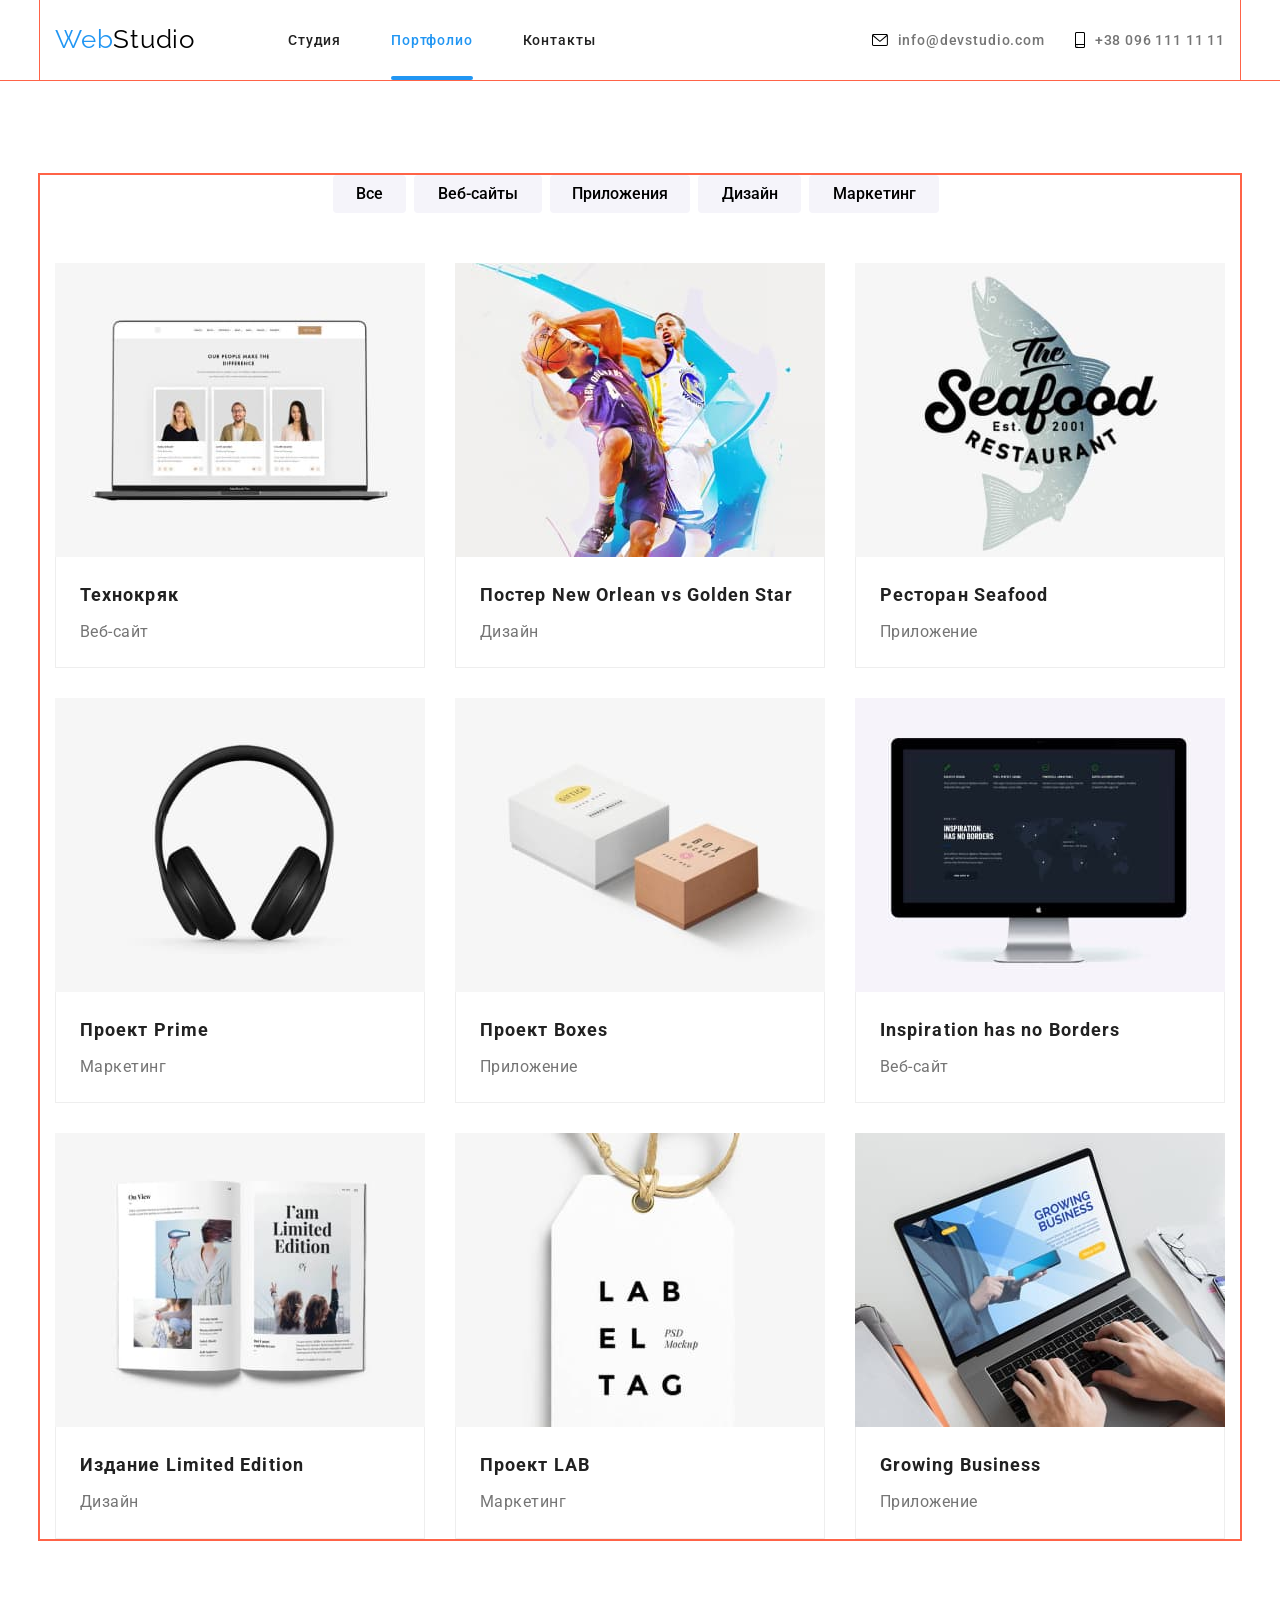
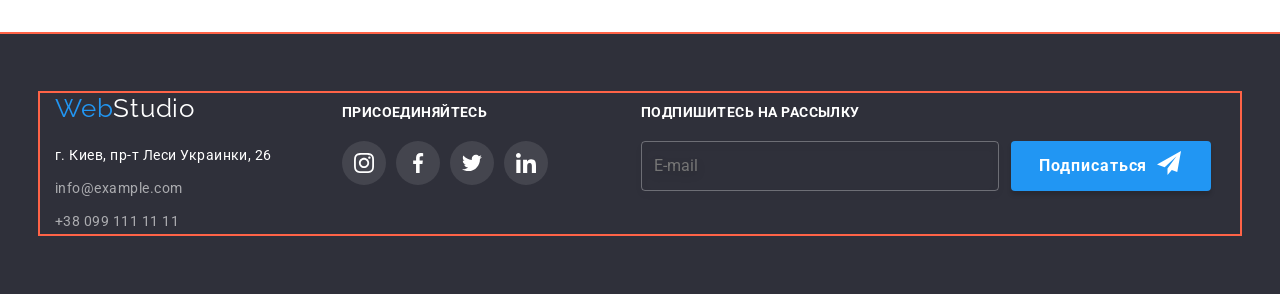
==== commit 7576d1a5: "Проработал все файлы по ВЕМ" ====
--- a/portfolio.html
+++ b/portfolio.html
@@ -19,19 +19,21 @@
             <a href="./index.html" class="logo"><span class="logo--blue">Web</span><span class="logo--black">Studio</span></a>
             <nav class="block-nav">
                 <ul class="block-nav__pages">
-                    <li><a href="./index.html" class="link studiya">Студия</a></li>
-                    <li class="block-nav__portfolio"><a href="./portfolio.html" class="link portfolio second portfolio-head">Портфолио</a></li>
-                    <li><a href="#" class="link contacts">Контакты</a></li>
+                    <li><a href="./index.html" class="block-nav__studiya">Студия</a></li>
+                    <li class="block-nav__portfolio"><a href="./portfolio.html" class="block-nav__portfolio--strip block-nav__portfolio--link">Портфолио</a></li>
+                    <li><a href="#" class="block-nav__contacts">Контакты</a></li>
                 </ul>
             </nav>
-            <ul class="mail-tel">
-                <li class="link-mail">
-                    <a href="mailto:info@devstudio.com" class="link mail"><svg width="16px" height="12px" class="link-evenlope">
+            <ul class="contact">
+                <li class="contact__feedback">
+                    <a href="mailto:info@devstudio.com" class="contact__feedback--mail">
+                        <svg width="16px" height="12px" class="contact__feedback---evenlope">
                             <use href="./images/svg/sprite.svg#icon-envelope"></use>
                         </svg>info@devstudio.com</a>
                 </li>
-                <li class="link-tel">
-                    <a href="tel:+380961111111" class="link tel"><svg width="10px" height="16px" class="link-smartphone">
+                <li class="contact__call">
+                    <a href="tel:+380961111111" class="contact__call--tel">
+                        <svg width="10px" height="16px" class="contact__call--smartphone">
                             <use href="./images/svg/sprite.svg#icon-smartphone"></use>
                         </svg>+38 096 111 11 11</a>
                 </li>
@@ -39,140 +41,131 @@
         </div>
     </header>
     <main>
-        <section class="main-portfolio">
-            <div class="container">
+        <section class="portfolio">
+            <div class="container portfolio__container">
                 <h1 class="visually-hidden">Портфолио</h1>
-                <ul class="ul-button">
-                    <li class="pf-li-but-all"><button type="button" class="button-portfolio-all button-portfolio">Все</button></li>
-                    <li class="pf-li-but-ws"><button type="button" class="button-portfolio-websites button-portfolio">Веб-сайты</button></li>
-                    <li class="pf-li-but-apps"><button type="button" class="button-portfolio-apps button-portfolio">Приложения</button></li>
-                    <li class="pf-li-but-des"><button type="button" class="button-portfolio-design button-portfolio">Дизайн</button></li>
-                    <li class="pf-li-but-mark"><button type="button" class="button-portfolio-marketing button-portfolio">Маркетинг</button></li>
+                <ul class="portfolio__button">
+                    <li class="portfolio__bloc"><button type="button" class="portfolio__button--all portfolio__button--samble">Все</button></li>
+                    <li class="portfolio__bloc"><button type="button" class="portfolio__button--websites portfolio__button--samble">Веб-сайты</button></li>
+                    <li class="portfolio__bloc"><button type="button" class="portfolio__button--pps portfolio__button--samble">Приложения</button></li>
+                    <li class="portfolio__bloc"><button type="button" class="portfolio__button--design portfolio__button--samble">Дизайн</button></li>
+                    <li class="portfolio__bloc"><button type="button" class="portfolio__button--marketing portfolio__button--samble">Маркетинг</button></li>
                 </ul>
-                <div class="portfolio-link-main">
-                    <ul class="ul-portfolio">
-                        <li class="li-pf-img">
-                            <a href="#" target="_blank" class="link-pf">
-                                <div class="pf-main-foto">
-                                    <img src="./images/portfolio-jpg-sguoosh/img-6.jpg" alt="3 человека на экране" width="370" class="img-pf">
-                                    <p class="portf-text-resurse">Ресурс предлагает комплексные предложения с разным уровнем функционала и сервисов. Все это позволит посетителю получить исчерпывающие сведения  -о компании или частном лице.</p>
-                                </div>
-                                <div class="title-fhoto-pf">
-                                    <h2 class="title-img">Технокряк</h2>
-                                    <p class="p-portfolio">Веб-сайт</p>
-                                </div>
-                            </a>
-                        </li>
-                        <li class="li-pf-img">
-                            <a href="#" target="_blank" class="link-pf">
-                                <div class="pf-main-foto">
-                                    <img src="./images/portfolio-jpg-sguoosh/img-7.jpg" alt="Баскетбол" width="370" class="img-pf">
-                                    <p class="portf-text-resurse">Ресурс предлагает комплексные предложения с разным уровнем функционала и сервисов. Все это
-                                        позволит посетителю получить исчерпывающие сведения  -о компании или частном лице.</p>
-                                </div>
-                                <div class="title-fhoto-pf">
-                                    <h2 class="title-img">Постер New Orlean vs Golden Star</h2>
-                                    <p class="p-portfolio">Дизайн</p>
-                                </div>
-                            </a>
-                        </li>
-                        <li class="li-pf-img">
-                            <a href="#" target="_blank" class="link-pf">
-                                <div class="pf-main-foto">
-                                    <img src="./images/portfolio-jpg-sguoosh/img-8.jpg" alt="Ресторан морской еды" width="370" class="img-pf">
-                                    <p class="portf-text-resurse">Ресурс предлагает комплексные предложения с разным уровнем функционала и сервисов. Все это
-                                        позволит посетителю получить исчерпывающие сведения  -о компании или частном лице.</p>
-                                </div>
-                                <div class="title-fhoto-pf">
-                                    <h2 class="title-img">Ресторан Seafood</h2>
-                                    <p class="p-portfolio">Приложение</p>
-                                </div>
-                            </a>
-                        </li>
-                        <li class="li-pf-img">
-                            <a href="#" target="_blank" class="link-pf">
-                                <div class="pf-main-foto">
-                                    <img src="./images/portfolio-jpg-sguoosh/img-9.jpg" alt="наушники" width="370" class="img-pf">
-                                    <p class="portf-text-resurse">Ресурс предлагает комплексные предложения с разным уровнем функционала и сервисов. Все это
-                                        позволит посетителю получить исчерпывающие сведения  -о компании или частном лице.</p>
-                                </div>
-                                <div class="title-fhoto-pf">
-                                    <h2 class="title-img">Проект Prime</h2>
-                                    <p class="p-portfolio">Маркетинг</p>
-                                </div>
-                            </a>
-                        </li>
-                        <li class="li-pf-img">
-                            <a href="#" target="_blank" class="link-pf">
-                                <div class="pf-main-foto">
-                                    <img src="./images/portfolio-jpg-sguoosh/img-10.jpg" alt="2 коробки" width="370" class="img-pf">
-                                    <p class="portf-text-resurse">Ресурс предлагает комплексные предложения с разным уровнем функционала и сервисов. Все это
-                                        позволит посетителю получить исчерпывающие сведения  -о компании или частном лице.</p>
-                                </div>
-                                <div class="title-fhoto-pf">
-                                    <h2 class="title-img">Проект Boxes</h2>
-                                    <p class="p-portfolio">Приложение</p>
-                                </div>
-                            </a>
-                        </li>
-                        <li class="li-pf-img">
-                            <a href="#" target="_blank" class="link-pf">
-                                <div class="pf-main-foto">
-                                    <img src="./images/portfolio-jpg-sguoosh/img-11.jpg" alt="IMac" width="370" class="img-pf">
-                                    <p class="portf-text-resurse">Ресурс предлагает комплексные предложения с разным уровнем функционала и сервисов. Все это
-                                        позволит посетителю получить исчерпывающие сведения  -о компании или частном лице.</p>
-                                </div>
-                                <div class="title-fhoto-pf">
-                                    <h2 class="title-img">Inspiration has no Borders</h2>
-                                    <p class="p-portfolio">Веб-сайт</p>
-                                </div>
-                            </a>
-                        </li>
-                        <li class="li-pf-img">
-                            <a href="#" target="_blank" class="link-pf">
-                                <div class="pf-main-foto">
-                                    <img src="./images/portfolio-jpg-sguoosh/img-12.jpg" alt="book" width="370" class="img-pf">
-                                    <p class="portf-text-resurse">Ресурс предлагает комплексные предложения с разным уровнем функционала и сервисов. Все это
-                                        позволит посетителю получить исчерпывающие сведения  -о компании или частном лице.</p>
-                                </div>
-                                <div class="title-fhoto-pf">
-                                    <h2 class="title-img">Издание Limited Edition</h2>
-                                    <p class="p-portfolio">Дизайн</p>
-                                </div>
-                            </a>
-                        </li>
-                        <li class="li-pf-img">
-                            <a href="#" target="_blank" class="link-pf">
-                                <div class="pf-main-foto">
-                                    <img src="./images/portfolio-jpg-sguoosh/img-13.jpg" alt="этикетка" width="370" class="img-pf">
-                                    <p class="portf-text-resurse">Ресурс предлагает комплексные предложения с разным уровнем функционала и сервисов. Все это
-                                        позволит посетителю получить исчерпывающие сведения  -о компании или частном лице.</p>
-                                </div>
-                                <div class="title-fhoto-pf">
-                                    <h2 class="title-img">Проект LAB</h2>
-                                    <p class="p-portfolio">Маркетинг</p>
-                                </div>
-                            </a>
-                        </li>
-                        <li class="li-pf-img">
-                            <a href="#" target="_blank" class="link-pf">
-                                <div class="pf-main-foto">
-                                    <img src="./images/portfolio-jpg-sguoosh/img-14.jpg" alt="макбук и 2 руки" width="370" class="img-pf">
-                                    <p class="portf-text-resurse">Ресурс предлагает комплексные предложения с разным уровнем функционала и сервисов. Все это
-                                        позволит посетителю получить исчерпывающие сведения  -о компании или частном лице.</p>
-                                </div>
-                                <div class="title-fhoto-pf">
-                                    <h2 class="title-img">Growing Business</h2>
-                                    <p class="p-portfolio">Приложение</p>
+                <div class="portfolio__main">
+                    <ul class="portfolio__list">
+                        <li class="portfolio__member">
+                            <a href="#" target="_blank" class="portfolio__link">
+                                <div class="portfolio__bloc--inside">
+                                    <img src="./images/portfolio-jpg-sguoosh/img-6.jpg" alt="3 человека на экране" width="370" class="portfolio__bloc--img">
+                                    <p class="portfolio__bloc--window">Ресурс предлагает комплексные предложения с разным уровнем функционала и сервисов. Все это позволит посетителю получить исчерпывающие сведения о компании или частном лице.</p>
+                                </div>
+                                <div class="portfolio__bloc--text">
+                                    <h2 class="portfolio__bloc--title">Технокряк</h2>
+                                    <p class="portfolio__bloc--variety">Веб-сайт</p>
+                                </div>
+                            </a>
+                        </li>
+                        <li class="portfolio__member">
+                            <a href="#" target="_blank" class="portfolio__link">
+                                <div class="portfolio__bloc--inside">
+                                    <img src="./images/portfolio-jpg-sguoosh/img-7.jpg" alt="Баскетбол" width="370" class="portfolio__bloc--img">
+                                    <p class="portfolio__bloc--window">Ресурс предлагает комплексные предложения с разным уровнем функционала и сервисов. Все это
+                                        позволит посетителю получить исчерпывающие сведения о компании или частном лице.</p>
+                                </div>
+                                <div class="portfolio__bloc--text">
+                                    <h2 class="portfolio__bloc--title">Постер New Orlean vs Golden Star</h2>
+                                    <p class="portfolio__bloc--variety">Дизайн</p>
+                                </div>
+                            </a>
+                        </li>
+                        <li class="portfolio__member">
+                            <a href="#" target="_blank" class="portfolio__link">
+                                <div class="portfolio__bloc--inside">
+                                    <img src="./images/portfolio-jpg-sguoosh/img-8.jpg" alt="Ресторан морской еды" width="370" class="portfolio__bloc--img">
+                                    <p class="portfolio__bloc--window">Ресурс предлагает комплексные предложения с разным уровнем функционала и сервисов. Все это
+                                        позволит посетителю получить исчерпывающие сведения о компании или частном лице.</p>
+                                </div>
+                                <div class="portfolio__bloc--text">
+                                    <h2 class="portfolio__bloc--title">Ресторан Seafood</h2>
+                                    <p class="portfolio__bloc--variety">Приложение</p>
+                                </div>
+                            </a>
+                        </li>
+                        <li class="portfolio__member">
+                            <a href="#" target="_blank" class="portfolio__link">
+                                <div class="portfolio__bloc--inside">
+                                    <img src="./images/portfolio-jpg-sguoosh/img-9.jpg" alt="наушники" width="370" class="portfolio__bloc--img">
+                                    <p class="portfolio__bloc--window">Ресурс предлагает комплексные предложения с разным уровнем функционала и сервисов. Все это
+                                        позволит посетителю получить исчерпывающие сведения о компании или частном лице.</p>
+                                </div>
+                                <div class="portfolio__bloc--text">
+                                    <h2 class="portfolio__bloc--title">Проект Prime</h2>
+                                    <p class="portfolio__bloc--variety">Маркетинг</p>
+                                </div>
+                            </a>
+                        </li>
+                        <li class="portfolio__member">
+                            <a href="#" target="_blank" class="portfolio__link">
+                                <div class="portfolio__bloc--inside">
+                                    <img src="./images/portfolio-jpg-sguoosh/img-10.jpg" alt="2 коробки" width="370" class="portfolio__bloc--img">
+                                    <p class="portfolio__bloc--window">Ресурс предлагает комплексные предложения с разным уровнем функционала и сервисов. Все это
+                                        позволит посетителю получить исчерпывающие сведения о компании или частном лице.</p>
+                                </div>
+                                <div class="portfolio__bloc--text">
+                                    <h2 class="portfolio__bloc--title">Проект Boxes</h2>
+                                    <p class="portfolio__bloc--variety">Приложение</p>
+                                </div>
+                            </a>
+                        </li>
+                        <li class="portfolio__member">
+                            <a href="#" target="_blank" class="portfolio__link">
+                                <div class="portfolio__bloc--inside">
+                                    <img src="./images/portfolio-jpg-sguoosh/img-11.jpg" alt="IMac" width="370" class="portfolio__bloc--img">
+                                    <p class="portfolio__bloc--window">Ресурс предлагает комплексные предложения с разным уровнем функционала и сервисов. Все это
+                                        позволит посетителю получить исчерпывающие сведения о компании или частном лице.</p>
+                                </div>
+                                <div class="portfolio__bloc--text">
+                                    <h2 class="portfolio__bloc--title">Inspiration has no Borders</h2>
+                                    <p class="portfolio__bloc--variety">Веб-сайт</p>
+                                </div>
+                            </a>
+                        </li>
+                        <li class="portfolio__member">
+                            <a href="#" target="_blank" class="portfolio__link">
+                                <div class="portfolio__bloc--inside">
+                                    <img src="./images/portfolio-jpg-sguoosh/img-12.jpg" alt="book" width="370" class="portfolio__bloc--img">
+                                    <p class="portfolio__bloc--window">Ресурс предлагает комплексные предложения с разным уровнем функционала и сервисов. Все это
+                                        позволит посетителю получить исчерпывающие сведения о компании или частном лице.</p>
+                                </div>
+                                <div class="portfolio__bloc--text">
+                                    <h2 class="portfolio__bloc--title">Издание Limited Edition</h2>
+                                    <p class="portfolio__bloc--variety">Дизайн</p>
+                                </div>
+                            </a>
+                        </li>
+                        <li class="portfolio__member">
+                            <a href="#" target="_blank" class="portfolio__link">
+                                <div class="portfolio__bloc--inside">
+                                    <img src="./images/portfolio-jpg-sguoosh/img-13.jpg" alt="этикетка" width="370" class="portfolio__bloc--img">
+                                    <p class="portfolio__bloc--window">Ресурс предлагает комплексные предложения с разным уровнем функционала и сервисов. Все это
+                                        позволит посетителю получить исчерпывающие сведения о компании или частном лице.</p>
+                                </div>
+                                <div class="portfolio__bloc--text">
+                                    <h2 class="portfolio__bloc--title">Проект LAB</h2>
+                                    <p class="portfolio__bloc--variety">Маркетинг</p>
+                                </div>
+                            </a>
+                        </li>
+                        <li class="portfolio__member">
+                            <a href="#" target="_blank" class="portfolio__link">
+                                <div class="portfolio__bloc--inside">
+                                    <img src="./images/portfolio-jpg-sguoosh/img-14.jpg" alt="макбук и 2 руки" width="370" class="portfolio__bloc--img">
+                                    <p class="portfolio__bloc--window">Ресурс предлагает комплексные предложения с разным уровнем функционала и сервисов. Все это
+                                        позволит посетителю получить исчерпывающие сведения о компании или частном лице.</p>
+                                </div>
+                                <div class="portfolio__bloc--text">
+                                    <h2 class="portfolio__bloc--title">Growing Business</h2>
+                                    <p class="portfolio__bloc--variety">Приложение</p>
                                 </div>
                             </a>
                         </li>
@@ -182,6 +175,66 @@
         </section>
     </main>
     <!-- контакты поддержки -->
-    
+        <footer class="footer">
+            <div class="container footer-container">
+                <div class="footer__logo">
+                    <a href="./index.html" class="logo"><span class="logo--blue">Web</span><span
+                            class="logo--white">Studio</span></a>
+                    <address>
+                        <ul class="footer__address">
+                            <li><a href="https://goo.gl/maps/CPtrU1FHBa2aNyZL9" target="_blank" rel="noopener noreferrer"
+                                    class="footer__address--location"> г. Киев, пр-т Леси Украинки, 26</a></li>
+                            <li class="footer__address--mail"><a href="mailto:info@example.com"
+                                    class="footer__address--mail-send">info@example.com </a></li>
+                            <li><a href="tel:+380991111111" class="footer__address--tel">+38 099 111 11 11</a></li>
+                        </ul>
+                    </address>
+                </div>
+                <div class="connect">
+                    <h3 class="connect__invitation">Присоединяйтесь</h3>
+                    <ul class="connect__list">
+                        <li class="connect__list--networks">
+                            <a class="connect__list--link" href="#" rel="noopener noreferrer nofollow">
+                                <svg width="20px" height="20px">
+                                    <use href="./images/svg/sprite.svg#icon-instagram"></use>
+                                </svg>
+                            </a>
+                        </li>
+                        <li class="connect__list--networks">
+                            <a class="connect__list--link" href="#" rel="noopener noreferrer nofollow">
+                                <svg width="20px" height="20px">
+                                    <use href="./images/svg/sprite.svg#icon-facebook"></use>
+                                </svg>
+                            </a>
+                        </li>
+                        <li class="connect__list--networks">
+                            <a class="connect__list--link" href="#" rel="noopener noreferrer nofollow">
+                                <svg width="20px" height="20px">
+                                    <use href="./images/svg/sprite.svg#icon-twitter"></use>
+                                </svg>
+                            </a>
+                        </li>
+                        <li class="connect__list--networks">
+                            <a class="connect__list--link" href="#" rel="noopener noreferrer nofollow">
+                                <svg width="20px" height="20px">
+                                    <use href="./images/svg/sprite.svg#icon-linkedin"></use>
+                                </svg>
+                            </a>
+                        </li>
+                    </ul>
+                </div>
+                <form class="subscription">
+                    <h3 class="subscription__header">Подпишитесь на рассылку</h3>
+                    <div class="subscription__block">
+                        <input class="subscription__email" type="text" placeholder="E-mail">
+                        <button type="submit" class="subscription__button button-main">Подписаться
+                            <svg width="24px" height="24px" class="subscription__icon-send">
+                                <use href="./images/svg/sprite.svg#icon-icon-send"></use>
+                            </svg>
+                        </button>
+                    </div>
+                </form>
+            </div>
+        </footer>
 </body>
 </html>
--- a/css/styles.css
+++ b/css/styles.css
@@ -29,7 +29,6 @@
     text-decoration: none;
     color: currentColor;
 }
-
 
 button {
     font-family: inherit;
@@ -105,8 +104,6 @@
     letter-spacing: var(--letter-spacing-l);
 }
 
-
-
 .button-main:hover,
 .button-main:focus {
     box-shadow: 0px 4px 4px rgba(0, 0, 0, 0.15);
@@ -116,7 +113,6 @@
     transition: 250ms cubic-bezier(0.4, 0, 0.2, 1);
 }
     
-
 .container {
     margin-left: auto;
     margin-right: auto;
@@ -168,13 +164,11 @@
     letter-spacing: var(--letter-spacing-m);
 }
 
-
-
-.block-nav__studiya {
+.block-nav__main {
     position: relative;
 }
 
-.block-nav__studiya::after {
+.block-nav__main::after {
     content: "";
     position: absolute;
     width: 100%;
@@ -188,13 +182,11 @@
     margin-top: 28px;
 }
 
-
-.second.portfolio-head {
+.block-nav__portfolio--strip {
     position: relative;
 }
 
-
-.second.portfolio-head::after {
+.block-nav__portfolio--strip::after {
     content: "";
     position: absolute;
     width: 100%;
@@ -208,32 +200,37 @@
     margin-top: 28px;
 }
 
-
-
 /*------ Nav ---------*/
 
 .block-nav {
     margin-left: 93px;
 }
 
-.block-nav__pages .link {
+.block-nav__studiya,
+.block-nav__portfolio--link,
+.block-nav__contacts {
     color: var(--font-сolor-black-other);
     padding-top: 32px;
     padding-bottom: 32px;
     transition: 250ms cubic-bezier(0.4, 0, 0.2, 1);
 }
-.block-nav__pages .link:hover, 
-.block-nav__pages .link:focus {
+
+.block-nav__pages .block-nav__studiya:hover, 
+.block-nav__pages .block-nav__studiya:focus,
+.block-nav__pages .block-nav__portfolio--link:hover,
+.block-nav__pages .block-nav__portfolio--link:focus,
+.block-nav__pages .block-nav__contacts:hover, 
+.block-nav__pages .block-nav__contacts:focus {
     color: var(--font-сolor-blue);
-    
-}
-
-.link.studiya.first {
+}
+
+.block-nav__studiya--blue,
+.block-nav__portfolio--strip {
     color: var(--font-сolor-blue);
 }
 
 .block-nav__pages,
-.mail-tel {
+.contact {
     padding: 0;
     margin: 0;
     display: flex;
@@ -241,67 +238,62 @@
     align-items: center;
 }
 
-.studiya, .portfolio, .contacts, .mail, .tel {
+.block-nav__studiya,
+.block-nav__portfolio--link, 
+.block-nav__contacts, 
+.contact__feedback--mail, 
+.contact__call--tel {
     font-weight: 500;
     font-size: 14px;
     line-height: 1.15;
     letter-spacing: var(--letter-spacing-l);
 }
 
-.mail-tel .link {
+.contact {
     color: var(--font-сolor-black-p);
 }
 
-.link-tel {
+.contact__call--tel {
     margin-left: 30px;
     padding-bottom: 32px;
     padding-top: 32px;
 }
 
-.link-mail {
+.contact__feedback {
     padding-bottom: 32px;
     padding-top: 32px;
 }
 
-.mail-tel {
+.contact {
     margin-left: auto;
 }
 
-.link.mail, .link.tel {
+.contact__feedback--mail, .contact__call--tel {
     display: flex;
     align-items: center;
     transition: 250ms cubic-bezier(0.4, 0, 0.2, 1);
 }
 
-.link.mail:hover,
-.link.mail:focus,
-.link.tel:hover,
-.link.tel:focus {
-color: var(--background-button-main);
-
-}
-
-.link.mail:hover .link-evenlope,
-.link.mail:focus .link-evenlope,
-.link.tel:hover .link-smartphone,
-.link.tel:focus .link-smartphone {
-fill: var(--background-button-main);
-
-}
-
-.link-evenlope,
-.link-smartphone {
+.contact__feedback--mail:hover,
+.contact__feedback--mail:focus,
+.contact__call--tel:hover,
+.contact__call--tel:focus {
+    color: var(--background-button-main);
+}
+
+.contact__feedback--mail:hover .contact__feedback---evenlope,
+.contact__feedback--mail:focus .contact__feedback---evenlope,
+.contact__call--tel:hover .contact__call--smartphone,
+.contact__call--tel:focus .contact__call--smartphone {
+    fill: var(--background-button-main);
+}
+
+.contact__feedback---evenlope,
+.contact__call--smartphone {
     margin-right: 10px;
     display: block;
     transition: 250ms cubic-bezier(0.4, 0, 0.2, 1);
 }
-
-
-
-
-
-
-
 
 .block-nav__portfolio {
     display: flex;
@@ -314,7 +306,7 @@
 
 /* Блок Заголовок */
 
-.block-title {
+.section-title {
     text-align: center;
     padding-top: 200px;
     padding-bottom: 200px;
@@ -331,7 +323,7 @@
     outline: 1px solid tomato;
 }
 
-.hero {
+.section-title__hero {
     max-width: 696px;
     color: var(--font-сolor-white);
     font-weight: 900;
@@ -342,14 +334,6 @@
     margin: 0 auto;
 
 }
-
-
-
-
-
-
-
-
 
 /* -------Модалньое окно ----------*/
 
@@ -366,8 +350,8 @@
 }
 
 .backdrop.is-hidden {
-    /* opacity: 0;
-    pointer-events: none; */
+    opacity: 0;
+    pointer-events: none;
 }
 
 .modal {
@@ -387,7 +371,7 @@
     text-align: end;
 }
 
-.button-modal {
+.modal-button {
     width: 30px;
     height: 30px;
     background: var(--background-color-white);
@@ -398,7 +382,7 @@
     right: 8px;
 }
 
-.button-modal:hover {
+.modal-button:hover {
     fill: var(--font-сolor-blue);
 }
 
@@ -412,18 +396,18 @@
     margin-bottom: 12px;
 }
 
-.window {
+.modal__window {
     display: flex;
     flex-direction: column;
 }
 
-.field {
+.modal__field {
     display: flex;
     flex-direction: column;
     margin-bottom: 10px;
 }
 
-.modal-text {
+.modal__field--name {
     font-weight: 400;
     font-size: 12px;
     line-height: 1.17;
@@ -435,23 +419,23 @@
     text-align: start;
 }
 
-.field-div {
+.modal__field--box {
     position: relative;
 }
 
-.modal-block:hover + .modal-icon,
-.modal-block:focus + .modal-icon {
+.modal__field--input:hover + .modal__field--icon,
+.modal__field--input:focus + .modal__field--icon {
     fill: var(--font-сolor-blue);
 }
 
-.modal-icon {
+.modal__field--icon {
     position: absolute;
     left: 12px;
     top: 50%;
     transform: translateY(-50%);
 }
 
-.modal-block {
+.modal__field--input {
     padding: 11px 30px;
     width: 100%;
     height: 40px;
@@ -461,21 +445,17 @@
     
 }
 
-.modal-check {
+.modal__field--check-text {
     display: flex;
     align-items: center;
 }
 
-.checkbox-span {
-    display: inline-block;
-}
-
-.modal-block:hover {
+.modal__field--input:hover {
     border: 1px solid var(--font-сolor-blue);
     border-radius: 4px;
 }
 
-.modal-block-comments {
+.modal__field--comments {
     height: 120px;
     padding: 12px;
     margin-bottom: 20px;
@@ -489,7 +469,7 @@
     resize: none;
 }
 
-.modal-block-comments::placeholder {
+.modal__field--comments::placeholder {
     font-weight: 400;
     font-size: 14px;
     line-height: 1.17;
@@ -498,11 +478,11 @@
     color: rgba(117, 117, 117, 0.5);
 }
 
-.agreement {
+.modal__field--agreement {
     display: inline-block;
 }
 
-.treaty {
+.modal__field--treaty {
     text-decoration-line: underline;
     
     color: var(--font-сolor-blue);
@@ -510,11 +490,7 @@
     display: inline-block;
 }
 
-
-
-
-
-.input-check:checked + .check-text .checkbox-span {
+.modal__field--checkbox:checked + .modal__field--check-text .modal__field--checkbox-span {
     background-color: var(--background-color-blue);
     background-image: url(../images/svg/Vector-2.svg);
     background-position: center;
@@ -522,7 +498,7 @@
     border: transparent;
 }
 
-.check-text {
+.modal__field--check-text {
     font-weight: 400;
     font-size: 14px;
     line-height: 1.71;
@@ -531,7 +507,7 @@
     color: #757575;
 }
 
-.checkbox-span {
+.modal__field--checkbox-span {
     display: inline-block;
     width: 16px;
     height: 15px;
@@ -540,15 +516,7 @@
     margin-right: 7px;
 }
 
-
-
-
-
-
-
-
-
-.button-down {
+.modal__field--button {
     width: 200px;
     height: 50px;
     margin-left: auto;
@@ -556,27 +524,26 @@
 }
 
 
-
 /* акценты в работе */
 
-.for-business {
+.features {
     padding-top: 94px;
     padding-bottom: 94px;
 
     outline: 1px solid tomato;
 }
 
-.list-s1 {
+.features__list {
     padding-left: 0;
     display: flex;
 }
 
-.li-s1 {
+.features__bloc {
     width: 300px;
     margin-right: 30px;
 }
 
-.forbusiness-li-div {
+.features__bloc--icon {
     margin-bottom: 30px;
     height: 120px;
     outline: 1px solid tomato;
@@ -587,17 +554,17 @@
     align-items: center;
 }
 
-.li-s1:last-child {
+.features__bloc:last-child {
     margin-right: 0;
 }
 
-.title-h2,
-.list-s1 {
+.features__title,
+.features__list {
     margin-top: 0;
     margin-bottom: 0;
 }
 
-.title-s1 {
+.features__bloc--name {
     margin-bottom: 10px;
     margin-top: 0;
 
@@ -608,7 +575,7 @@
     line-height: 1.14;
 }
 
-.p-s1 {
+.features__bloc--text {
     margin-bottom: 0;
     margin-top: 0;
 
@@ -618,20 +585,16 @@
     letter-spacing: 0.03em;
 }
 
-.button-modal-bottom {
-    margin: 0 auto;
-}
-
 
 /* виды работ */
 
-.section2 {
+.work {
     outline: 1px solid tomato;
 
     padding-bottom: 94px;
 }
 
-.title-s2 {
+.work__title {
     margin-top: 0;
     margin-bottom: 50px;
     text-align: center;
@@ -642,23 +605,19 @@
     line-height: 1.17;
 }
 
-.list-s2 {
+.work__list {
     margin-top: 0;
     margin-bottom: 0;
     padding-left: 0;
     display: flex;
-}
-
-.li-work-2 {
-    margin-right: 30px;
-    margin-left: 30px;
-}
-
-.li-work {
+    gap: 30px;
+}
+
+.work__block {
     position: relative;
 }
 
-.desktop-div {
+.work__benefits {
     position: absolute;
     bottom: 0;
 
@@ -676,9 +635,6 @@
     padding: 27px 0 27px;
 }
 
-
-
-
 /* состав команды */
 .team {
     background-color: var(--background-color-grey);
@@ -688,25 +644,24 @@
     outline: 1px solid tomato;
 }
 
-.team-bg {
+.team__list {
+    gap: 30px;
+}
+
+.team__bloc {
     box-shadow: 0px 1px 3px rgba(0, 0, 0, 0.12), 0px 1px 1px rgba(0, 0, 0, 0.14), 0px 2px 1px rgba(0, 0, 0, 0.2);
     border-radius: 0px 0px 4px 4px;
 
     background-color: var(--background-color-white);
-    margin-right: 30px;
     padding-bottom: 30px;
 }
 
-.team-bg:last-child {
-    margin-right: 0;
-}
-
-.team-description {
+.team__description {
     padding-top: 30px;
     padding-bottom: 16px;
 }
 
-.title-s3 {
+.team__title {
     text-align: center;
     margin-top: 0;
     margin-bottom: 0;
@@ -718,14 +673,14 @@
     line-height: 1.17;
 }
 
-.list-s3 {
+.team__list {
     margin-top: 0;
     margin-bottom: 0;
     padding-left: 0;
     display: flex;
 }
 
-.name-s3 {
+.team__bloc--name {
     margin-top: 0;
     margin-bottom: 10px;
     text-align: center;
@@ -736,7 +691,7 @@
     line-height: 1.19;
 }
 
-.job-s3 {
+.team__bloc--speciality {
     margin-top: 0px;
     margin-bottom: 0px;
     text-align: center;
@@ -749,7 +704,7 @@
 
 /* Команда социальные сети */
 
-.team-soc-net {
+.team__soc--bloc {
     display: flex;
     text-align: center;
     justify-content: space-between;
@@ -757,7 +712,7 @@
     padding-right: 32px;
 }
 
-.soc-link {
+.team__soc--link {
     display: flex;
     width: 44px;
     height: 44px;
@@ -768,8 +723,8 @@
     transition: 250ms cubic-bezier(0.4, 0, 0.2, 1);
 }
 
-.soc-link:hover,
-.soc-link:focus {
+.team__soc--link:hover,
+.team__soc--link:focus {
 background-color: var(--background-color-blue);
 fill: var(--font-сolor-white);
 
@@ -782,7 +737,7 @@
     padding-bottom: 94px;
 }
 
-.main-clients {
+.lients__main {
     margin-bottom: 50px;
     display: block;
 
@@ -794,22 +749,20 @@
     color: var(--font-сolor-black-other);
 }
 
-.main-clients-list {
+.clients__list{
     margin-top: 0;
     margin-bottom: 0;
     display: flex;
     justify-content: space-between;
 }
 
-
-.main-clients-link:hover .name-company,
-.main-clients-link:focus .name-company {
+.clients__link:hover .name-company,
+.clients__link:focus .name-company {
     fill: var(--font-сolor-blue);
     transition: 250ms cubic-bezier(0.4, 0, 0.2, 1);
 }
     
-
-.main-clients-link {
+.clients__link {
     color: #AFB1B8;
     display: flex;
     align-items: center;
@@ -820,23 +773,18 @@
     border-radius: 4px;
 }
 
-.main-clients-link:hover,
-.main-clients-link:focus {
+.clients__link:hover,
+.clients__link:focus {
     border: 1px solid #2196F3;
     
 }
 
-
-
-.name-company {
+.clients__link--company {
     width: 106px;
     height: 60px;
     fill: #AFB1B8;
 }
 
-
-
-
 /* контакты поддержки */
 
 .footer {
@@ -847,15 +795,15 @@
     padding-bottom: 60px;
 }
 
-.container.footer {
-    display: flex;
-}
-
-.footer-logo-adress {
+.footer-container {
+    display: flex;
+}
+
+.footer__logo {
     margin-right: 70px;
 }
 
-.location {
+.footer__address--location {
     color: var(--font-сolor-white);
     font-weight: 400;
     font-size: 14px;
@@ -863,13 +811,13 @@
     font-style: normal;
 }
 
-.mail-footer-li {
+.footer__address--mail {
     margin-top: 9px;
     margin-bottom: 9px;
 }
 
-.mail-footer,
-.tel-nom {
+.footer__address--mail-send,
+.footer__address--tel {
     color: var(--font-color-footer-mail-tel);
     font-weight: 400;
     font-size: 14px;
@@ -878,36 +826,34 @@
     transition: 250ms cubic-bezier(0.4, 0, 0.2, 1);
 }
 
-.mail-footer:hover,
-.mail-footer:focus {
+.footer__address--mail-send:hover,
+.footer__address--mail-send:focus {
     color: var(--font-сolor-blue);
     
 }
 
-.tel-nom:hover,
-.tel-nom:focus {
+.footer__address--tel:hover,
+.footer__address--tel:focus {
     color: var(--font-сolor-blue);
 }
 
-
-
 .footer-container {
     display: flex;
 }
 
-.address {
+.footer__address {
     margin-top: 0;
     margin-bottom: 0;
     padding-left: 0;
     margin-top: 20px;
 }
 
-.footer-connent-networks {
+.connect {
     padding-top: 12px;
     margin-right: 93px;
 }
 
-.conect {
+.connect__invitation {
     margin-top: 0;
     margin-bottom: 20px;
 
@@ -919,12 +865,12 @@
     color: var(--font-сolor-white)
 }
 
-.team-soc-net-footer {
+.connect__list {
     display: flex;
     gap: 10px;
 }
 
-.soc-link-footer {
+.connect__list--link {
     display: flex;
     width: 44px;
     height: 44px;
@@ -936,8 +882,8 @@
     transition: 250ms cubic-bezier(0.4, 0, 0.2, 1);
 }
 
-.soc-link-footer:hover,
-.soc-link-footer:focus {
+.connect__list--link:hover,
+.connect__list--link:focus {
     background-color: var(--background-color-blue);
     
 }
@@ -947,7 +893,7 @@
     padding-top: 12px;
 }
 
-.subscription-header {
+.subscription__header {
     font-weight: 700;
     font-size: 14px;
     line-height: 1.14;
@@ -958,12 +904,12 @@
     margin-bottom: 20px;
 }
 
-.subscription-email-button {
+.subscription__block {
     display: flex;
     align-items: center;
 }
 
-.subscription-email {
+.subscription__email {
     font-weight: 400;
     font-size: 16px;
     line-height: 1.25;
@@ -985,7 +931,7 @@
 
 }
 
-.subscription-button {
+.subscription__button {
     margin: 0 auto;
     display: flex;
     padding: 10px 28px;
@@ -993,61 +939,80 @@
     height: 50px;
 }
 
-.icon-send {
+.subscription__icon-send {
     margin-left: 10px;
 }
 
 
-
-
-
-
 /* ------------Portfolio.html ---------------*/
 
-.main-portfolio {
+.portfolio {
     outline: 1px solid tomato;
 
     padding-top: 94px;
     padding-bottom: 94px;
 }
 
-.img-pf {
-    display: block;
-}
-
-.title-fhoto-pf {
-    border: 1px solid #EEEEEE;
-    border-top: none;
-    padding: 20px 24px;
-}
-
-.link.portfolio.second {
-    color: var(--font-сolor-blue);
-}
-
-.button-portfolio-all:hover,
-.button-portfolio-websites:hover,
-.button-portfolio-apps:hover,
-.button-portfolio-design:hover,
-.button-portfolio-marketing:hover {
+.portfolio__button {
+    margin-bottom: 50px;
+    margin-top: 0;
+    padding-left: 0;
+    display: flex;
+    justify-content: center;
+}
+
+.portfolio__bloc {
+    margin-right: 8px;
+}
+
+.portfolio__button--all:hover,
+.portfolio__button--websites:hover,
+.portfolio__button--apps:hover,
+.portfolio__button--design:hover,
+.portfolio__button--marketing:hover {
     box-shadow: 0px 3px 1px rgba(0, 0, 0, 0.1), 0px 1px 2px rgba(0, 0, 0, 0.08), 0px 2px 2px rgba(0, 0, 0, 0.12);
     color: var(--font-сolor-white);
     background-color: var(--background-color-blue);
     
 }
 
-.button-portfolio-all:focus,
-.button-portfolio-websites:focus,
-.button-portfolio-apps:focus,
-.button-portfolio-design:focus,
-.button-portfolio-marketing:focus {
+.portfolio__button--all:focus,
+.portfolio__button--websites:focus,
+.portfolio__button--apps:focus,
+.portfolio__button--design:focus,
+.portfolio__button--marketing:focus {
     box-shadow: 0px 3px 1px rgba(0, 0, 0, 0.1), 0px 1px 2px rgba(0, 0, 0, 0.08), 0px 2px 2px rgba(0, 0, 0, 0.12);
     color: var(--font-сolor-white);
     background-color: var(--background-color-blue);
     transition: 250ms cubic-bezier(0.4, 0, 0.2, 1);
 }
 
-.button-portfolio {
+.portfolio__button--all {
+    min-width: 73px;
+    transition: 250ms cubic-bezier(0.4, 0, 0.2, 1);
+}
+
+.portfolio__button--websites {
+    min-width: 128px;
+    transition: 250ms cubic-bezier(0.4, 0, 0.2, 1);
+}
+
+.portfolio__button--apps {
+    min-width: 145px;
+    transition: 250ms cubic-bezier(0.4, 0, 0.2, 1);
+}
+
+.portfolio__button--design {
+    min-width: 103px;
+    transition: 250ms cubic-bezier(0.4, 0, 0.2, 1);
+}
+
+.portfolio__button--marketing {
+    min-width: 130px;
+    transition: 250ms cubic-bezier(0.4, 0, 0.2, 1);
+}
+
+.portfolio__button--samble {
     border: none;
     border-radius: 4px;
     text-align: center;
@@ -1060,48 +1025,7 @@
     line-height: 1.6;
 }
 
-.button-portfolio-all {
-    min-width: 73px;
-    transition: 250ms cubic-bezier(0.4, 0, 0.2, 1);
-}
-
-.button-portfolio-websites {
-    min-width: 128px;
-    transition: 250ms cubic-bezier(0.4, 0, 0.2, 1);
-}
-
-.button-portfolio-apps {
-    min-width: 145px;
-    transition: 250ms cubic-bezier(0.4, 0, 0.2, 1);
-}
-
-.button-portfolio-design {
-    min-width: 103px;
-    transition: 250ms cubic-bezier(0.4, 0, 0.2, 1);
-}
-
-.button-portfolio-marketing {
-    min-width: 130px;
-    transition: 250ms cubic-bezier(0.4, 0, 0.2, 1);
-}
-
-.ul-button {
-    margin-bottom: 50px;
-    margin-top: 0;
-    padding-left: 0;
-    display: flex;
-    justify-content: center;
-}
-
-.pf-li-but-all,
-.pf-li-but-ws,
-.pf-li-but-apps,
-.pf-li-but-des,
-.pf-li-but-mark {
-    margin-right: 8px;
-}
-
-.ul-portfolio {
+.portfolio__list {
     margin-top: 0;
     margin-bottom: 0;
     padding-left: 0;
@@ -1109,23 +1033,43 @@
     flex-wrap: wrap;
 }
 
-
-.li-pf-img {
+.portfolio__member {
     margin-right: 30px;
     margin-bottom: 30px;
 }
 
-
-
-
-
-
-.pf-main-foto {
+.portfolio__member:hover,
+.portfolio__member:focus {
+    background: #FFFFFF;
+    box-shadow: 0px 1px 1px rgba(0, 0, 0, 0.12), 0px 4px 4px rgba(0, 0, 0, 0.06), 1px 4px 6px rgba(0, 0, 0, 0.16);
+}
+
+.portfolio__member:nth-child(3n) {
+    margin-right: 0px;
+}
+
+.portfolio__member:nth-last-child(-n+3) {
+    margin-bottom: 0px;
+}
+
+.portfolio__link:focus .portfolio__bloc--window {
+    transform: translateY(0%);
+}
+
+.portfolio__bloc--inside {
     position: relative;
     overflow: hidden;
 }
 
-.portf-text-resurse {
+.portfolio__bloc--inside:hover .portfolio__bloc--window {
+    transform: translateY(0%);
+}
+
+.portfolio__bloc--img {
+    display: block;
+}
+
+.portfolio__bloc--window {
     position: absolute;
     top: 0;
     left: 0;
@@ -1138,38 +1082,18 @@
     min-height: 294px;
     padding: 63px 24px;
     background-color: rgba(33, 150, 243, 0.9);
-    
+
     transform: translateY(100%);
     transition: 250ms cubic-bezier(0.4, 0, 0.2, 1);
 }
 
-.pf-main-foto:hover .portf-text-resurse {
-    transform: translateY(0%);
-}
-
-.link-pf:focus .portf-text-resurse {
-    transform: translateY(0%);
-}
-
-
-
-
-
-.li-pf-img:hover,
-.li-pf-img:focus {
-    background: #FFFFFF;
-    box-shadow: 0px 1px 1px rgba(0, 0, 0, 0.12), 0px 4px 4px rgba(0, 0, 0, 0.06), 1px 4px 6px rgba(0, 0, 0, 0.16);
-}
-
-.li-pf-img:nth-child(3n) {
-    margin-right: 0px;
-}
-
-.li-pf-img:nth-last-child(-n+3) {
-    margin-bottom: 0px;
-}
-
-.title-img {
+.portfolio__bloc--text {
+    border: 1px solid #EEEEEE;
+    border-top: none;
+    padding: 20px 24px;
+}
+
+.portfolio__bloc--title {
     margin-top: 0;
     margin-bottom: 0;
 
@@ -1180,14 +1104,11 @@
     letter-spacing: var(--letter-spacing-l);
 }
 
-.p-portfolio {
+.portfolio__bloc--variety {
     color: var(--font-сolor-black-p);
     font-weight: 400;
     font-size: 16px;
     line-height: 1.9;
     margin-top: 4px;
     margin-bottom: 0;
-}
-
-
-
+}
